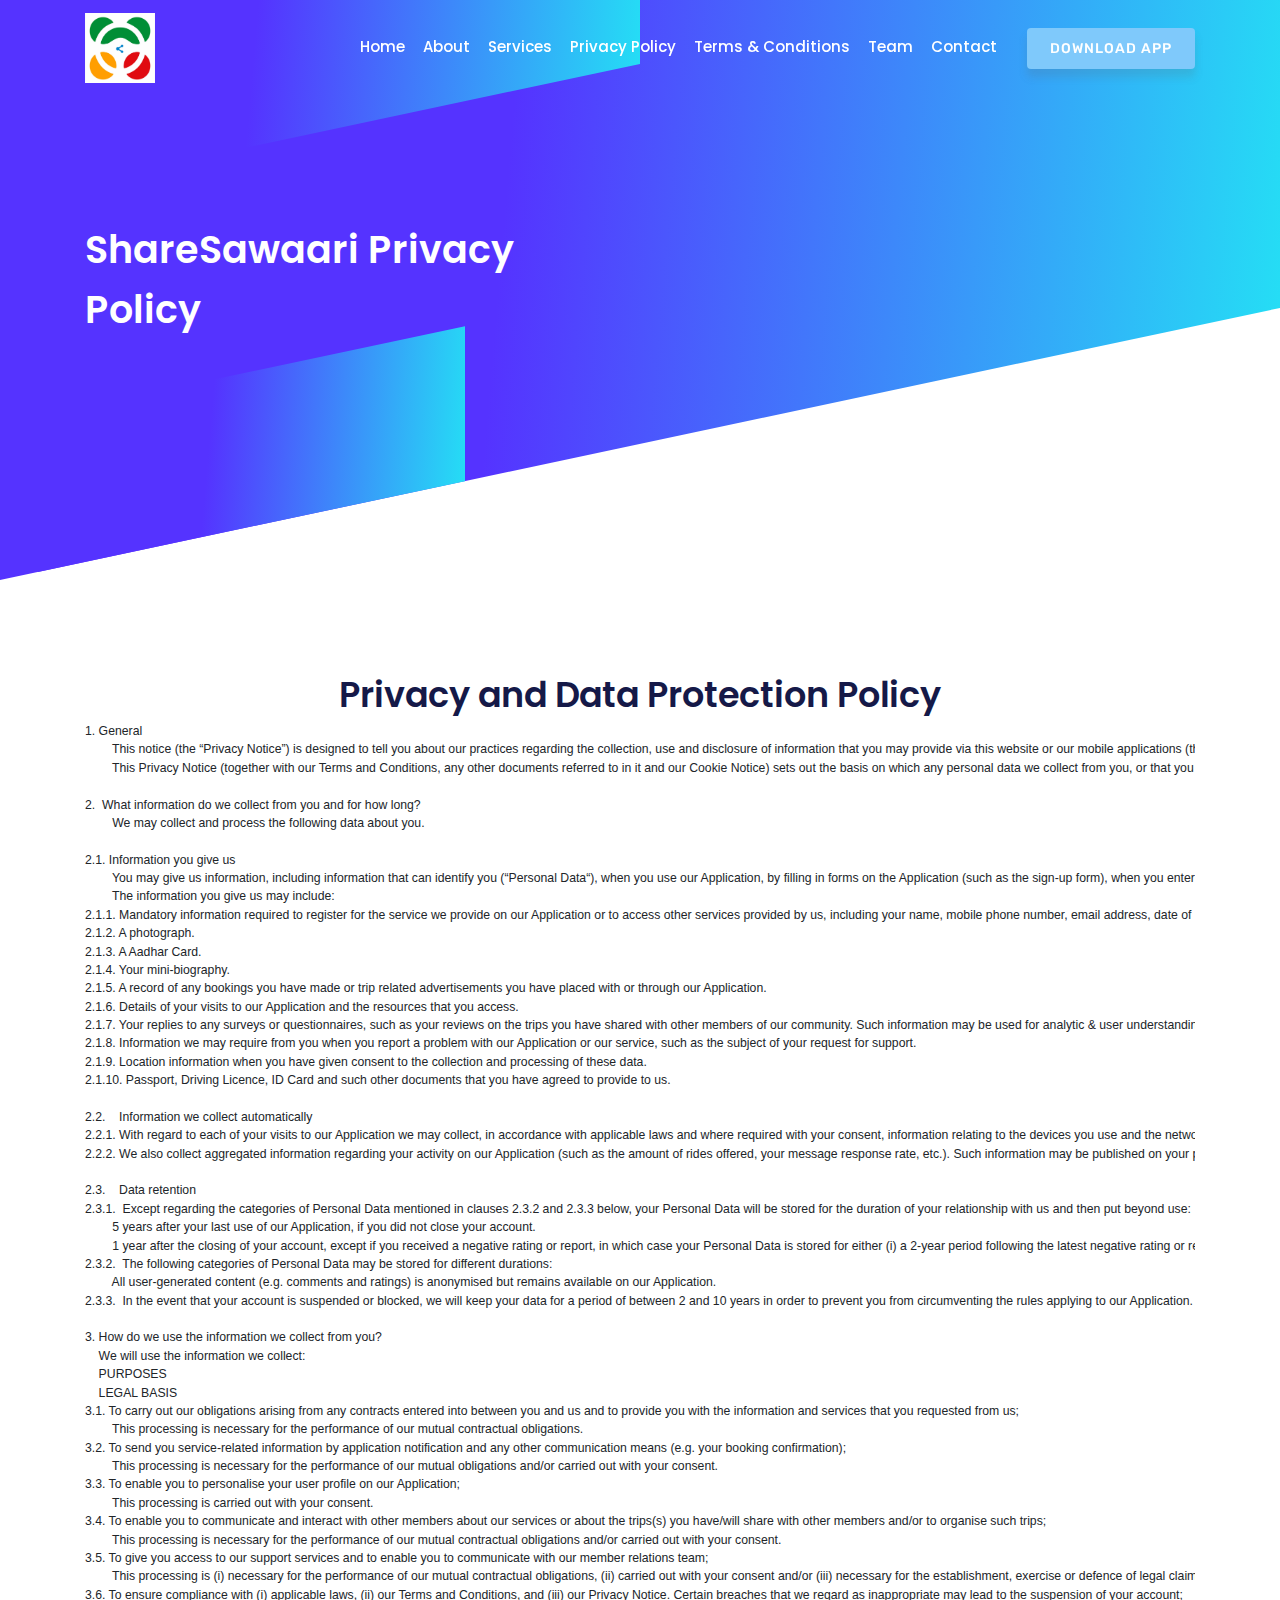
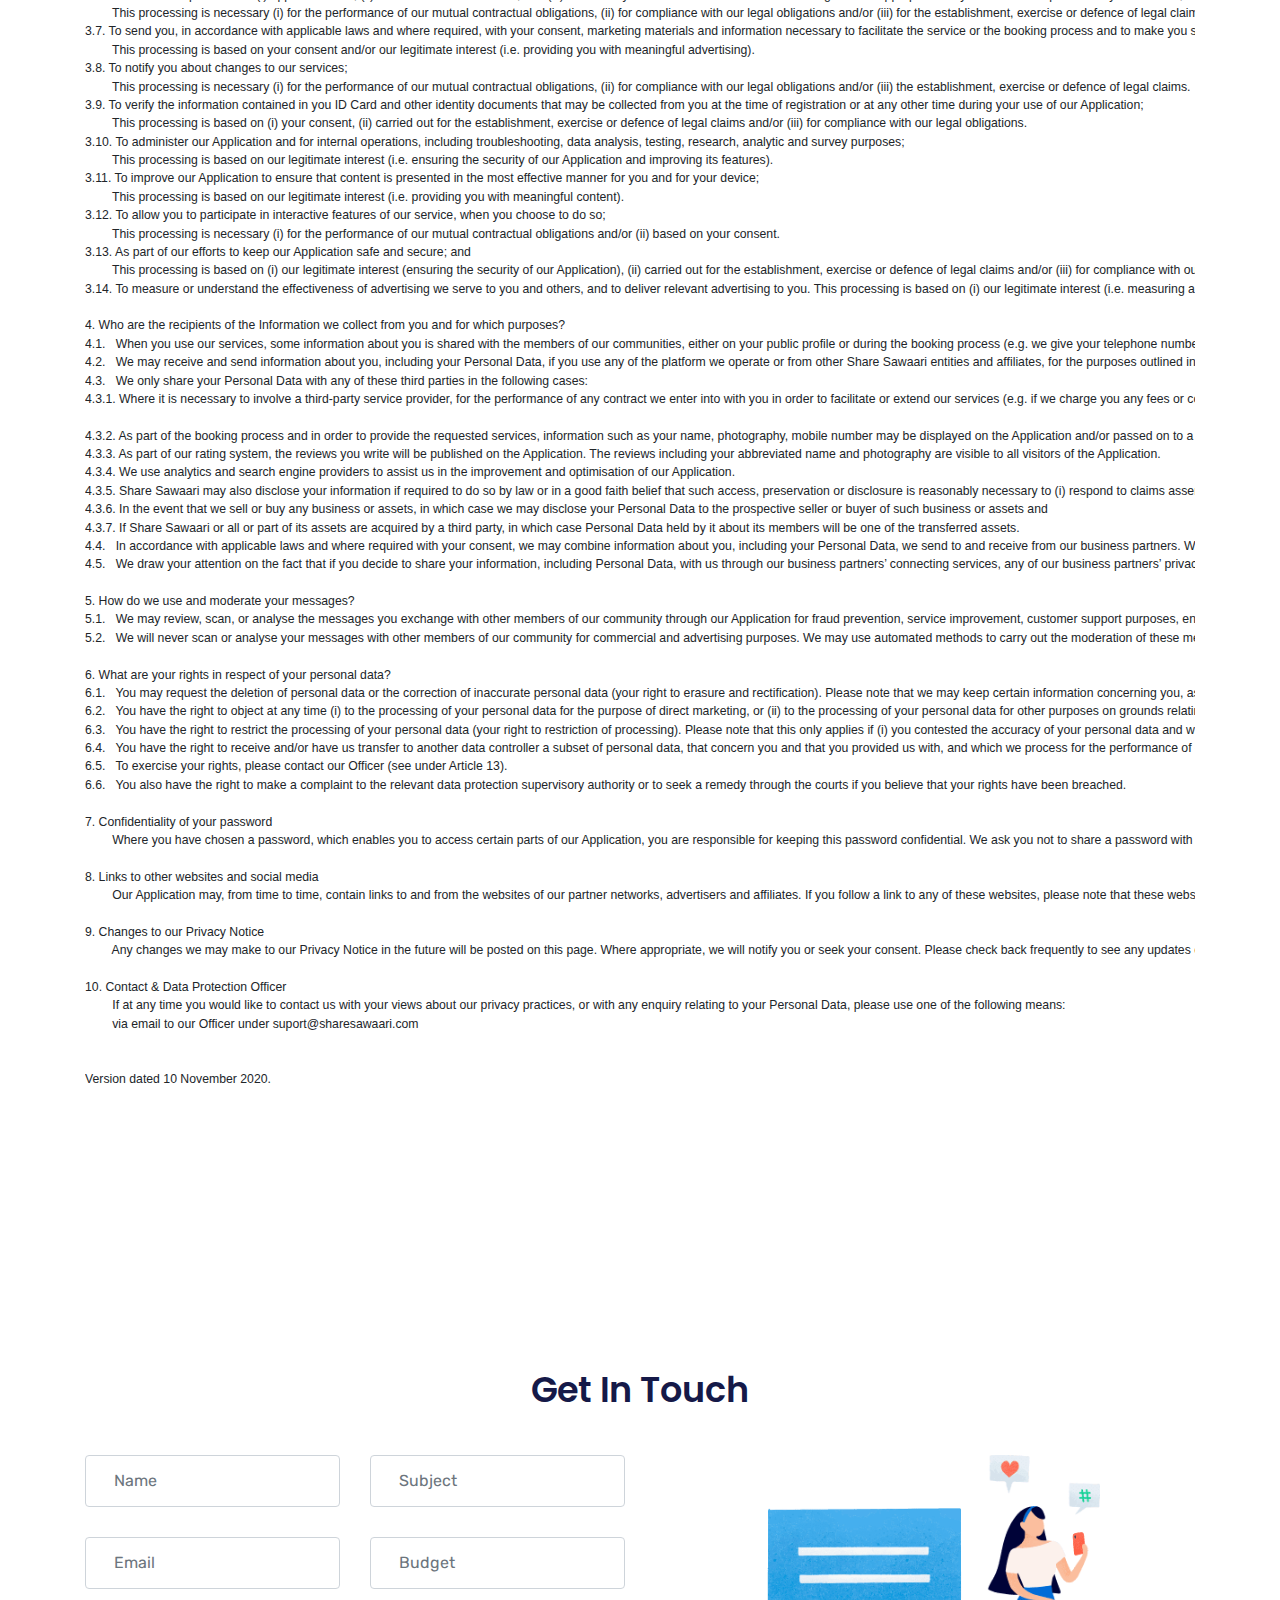
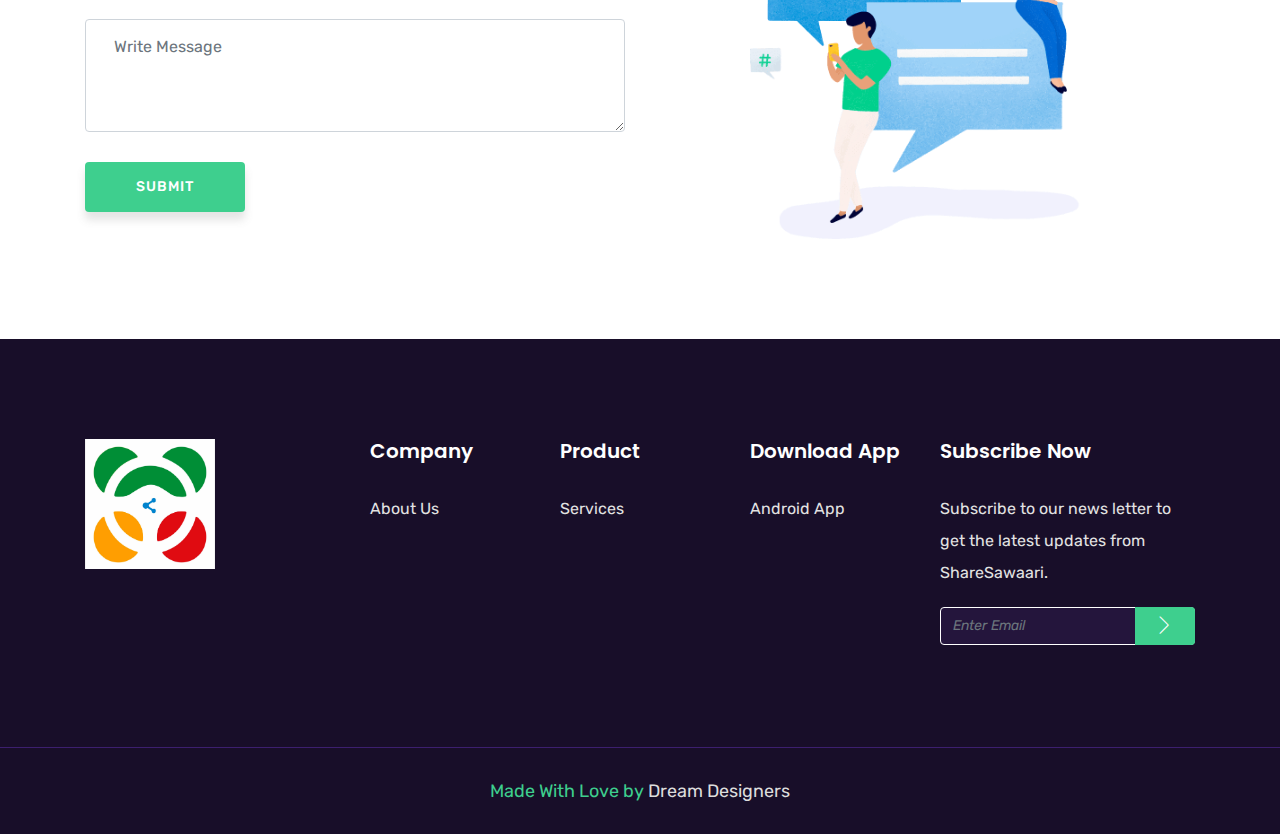
==== pp.html @ f040a37f "Privacy Policy" ====
<!DOCTYPE html>
<html lang="en">
  <head>
    <!-- Required meta tags -->
    <meta charset="utf-8">
    <meta name="viewport" content="width=device-width, initial-scale=1, shrink-to-fit=no">
    <meta name="keywords" content="Bootstrap, Landing page, Template, Business, Service">
    <meta name="viewport" content="width=device-width, initial-scale=1, maximum-scale=1">
    <meta name="author" content="Grayrids">
    <title>ShareSawaari</title>
    <!--====== Favicon Icon ======-->
    <link rel="shortcut icon" href="img/Logo.jpg" type="image/png">
    <!-- Bootstrap CSS -->
    <link rel="stylesheet" href="css/bootstrap.min.css">
    <link rel="stylesheet" href="css/animate.css">
    <link rel="stylesheet" href="css/LineIcons.css">
    <link rel="stylesheet" href="css/owl.carousel.css">
    <link rel="stylesheet" href="css/owl.theme.css">
    <link rel="stylesheet" href="css/magnific-popup.css">
    <link rel="stylesheet" href="css/nivo-lightbox.css">
    <link rel="stylesheet" href="css/main.css">    
    <link rel="stylesheet" href="css/responsive.css">

  </head>
  
  <body>

    <!-- Header Section Start -->
    <header id="home" class="hero-area">    
      <div class="overlay">
        <span></span>
        <span></span>
      </div>
      <nav class="navbar navbar-expand-md bg-inverse fixed-top scrolling-navbar">
        <div class="container">
          <a href="index.html" class="navbar-brand"><img src="img/Logo.jpg" alt="ShareSawaari_Logo" height="70px" width="70px"></a>       
          <button class="navbar-toggler" type="button" data-toggle="collapse" data-target="#navbarCollapse" aria-controls="navbarCollapse" aria-expanded="false" aria-label="Toggle navigation">
            <i class="lni-menu"></i>
          </button>
          <div class="collapse navbar-collapse" id="navbarCollapse">
            <ul class="navbar-nav mr-auto w-100 justify-content-end">
              <li class="nav-item">
                <a class="nav-link page-scroll" href="index.html">Home</a>
              </li>
              <li class="nav-item">
                <a class="nav-link page-scroll" href="index.html#services">About</a>
              </li>  
              <li class="nav-item">
                <a class="nav-link page-scroll" href="index.html#features">Services</a>
              </li>                            
              <li class="nav-item">
                <a class="nav-link page-scroll" href="#">Privacy Policy</a>
              </li>       
              <li class="nav-item">
                <a class="nav-link page-scroll" href="#">Terms & Conditions</a>
              </li>     
              <li class="nav-item">
                <a class="nav-link page-scroll" href="index.html#team">Team</a>
              </li> 
              <!-- <li class="nav-item">
                <a class="nav-link page-scroll" href="#blog">Blog</a>
              </li>   -->
              <li class="nav-item">
                <a class="nav-link page-scroll" href="index.html#contact">Contact</a>
              </li> 
              <li class="nav-item">
                <a class="btn btn-singin" href="#">Download App</a>
              </li>
            </ul>
          </div>
        </div>
      </nav>  
      <div class="container">      
        <div class="row space-100">
          <div class="col-lg-6 col-md-12 col-xs-12">
            <div class="contents">
              <h2 class="head-title">ShareSawaari Privacy Policy</h2>
              <p></p>
              <div class="header-button">
                <!-- <a href="#" rel="nofollow" target="_blank" class="btn btn-border-filled">Download App</a>
                <a href="#footer-Content" rel="nofollow" target="" class="btn btn-border page-scroll">Subscribe</a> -->
              </div>
            </div>
          </div>
          
        </div> 
      </div>             
    </header>
    <!-- Header Section End --> 


    <!-- Our Pricing Plan Section Start -->
     <section id="pricing" class="section">
      <div class="container">
     
        <div class="row">
          <div class="col-lg-12">
            <div class="pricing-text section-header text-center">  
              <div>   
                <h2 class="section-title">Privacy and Data Protection Policy</h2>
                
<pre style="text-align: justify; word-wrap: break-word; font-family: 'Segoe UI', Tahoma, Geneva, Verdana, sans-serif;">
1. General
        This notice (the “Privacy Notice”) is designed to tell you about our practices regarding the collection, use and disclosure of information that you may provide via this website or our mobile applications (the “Application“).
        This Privacy Notice (together with our Terms and Conditions, any other documents referred to in it and our Cookie Notice) sets out the basis on which any personal data we collect from you, or that you provide to us, will be processed by us. Please read the following carefully to understand our views and practices regarding your personal data and how we will treat it.

2.  What information do we collect from you and for how long?
        We may collect and process the following data about you.

2.1. Information you give us
        You may give us information, including information that can identify you (“Personal Data“), when you use our Application, by filling in forms on the Application (such as the sign-up form), when you enter into any of our competitions, promotions or surveys, when you correspond with us by phone, e-mail or otherwise, and when you report a problem with our Application.
        The information you give us may include:
2.1.1. Mandatory information required to register for the service we provide on our Application or to access other services provided by us, including your name, mobile phone number, email address, date of birth, gender, id card, and a password. All these fields are mandatory.  Share Sawaari will not be able to provide you with the services offered on our Application if the required information is not provided, consequently you will not be able to register for a user account on our Application.
2.1.2. A photograph.
2.1.3. A Aadhar Card.
2.1.4. Your mini-biography.
2.1.5. A record of any bookings you have made or trip related advertisements you have placed with or through our Application.
2.1.6. Details of your visits to our Application and the resources that you access.
2.1.7. Your replies to any surveys or questionnaires, such as your reviews on the trips you have shared with other members of our community. Such information may be used for analytic & user understanding purposes.
2.1.8. Information we may require from you when you report a problem with our Application or our service, such as the subject of your request for support.
2.1.9. Location information when you have given consent to the collection and processing of these data.
2.1.10. Passport, Driving Licence, ID Card and such other documents that you have agreed to provide to us.

2.2.    Information we collect automatically
2.2.1. With regard to each of your visits to our Application we may collect, in accordance with applicable laws and where required with your consent, information relating to the devices you use and the networks you are connected to when using our services. This may include the following information: your IP address, log-in information, browser type and version, browser plug-in types and versions, operating system and platform, advertising identifier, information about your visit including the URL clickstream to, through and from our Application, products you viewed or searched for, download errors, length of visits to certain pages, page interaction and any phone number used to e-mail our customer service . 
2.2.2. We also collect aggregated information regarding your activity on our Application (such as the amount of rides offered, your message response rate, etc.). Such information may be published on your public profile on our Application.

2.3.    Data retention
2.3.1.  Except regarding the categories of Personal Data mentioned in clauses 2.3.2 and 2.3.3 below, your Personal Data will be stored for the duration of your relationship with us and then put beyond use:
        5 years after your last use of our Application, if you did not close your account.
        1 year after the closing of your account, except if you received a negative rating or report, in which case your Personal Data is stored for either (i) a 2-year period following the latest negative rating or report, or (ii) 1 year after the closing of your account, whichever is longer
2.3.2.  The following categories of Personal Data may be stored for different durations:
        All user-generated content (e.g. comments and ratings) is anonymised but remains available on our Application.
2.3.3.  In the event that your account is suspended or blocked, we will keep your data for a period of between 2 and 10 years in order to prevent you from circumventing the rules applying to our Application.

3. How do we use the information we collect from you?
    We will use the information we collect:
    PURPOSES
    LEGAL BASIS
3.1. To carry out our obligations arising from any contracts entered into between you and us and to provide you with the information and services that you requested from us;
        This processing is necessary for the performance of our mutual contractual obligations.
3.2. To send you service-related information by application notification and any other communication means (e.g. your booking confirmation);
        This processing is necessary for the performance of our mutual obligations and/or carried out with your consent.
3.3. To enable you to personalise your user profile on our Application;
        This processing is carried out with your consent.
3.4. To enable you to communicate and interact with other members about our services or about the trips(s) you have/will share with other members and/or to organise such trips;
        This processing is necessary for the performance of our mutual contractual obligations and/or carried out with your consent.
3.5. To give you access to our support services and to enable you to communicate with our member relations team;
        This processing is (i) necessary for the performance of our mutual contractual obligations, (ii) carried out with your consent and/or (iii) necessary for the establishment, exercise or defence of legal claims.
3.6. To ensure compliance with (i) applicable laws, (ii) our Terms and Conditions, and (iii) our Privacy Notice. Certain breaches that we regard as inappropriate may lead to the suspension of your account;
        This processing is necessary (i) for the performance of our mutual contractual obligations, (ii) for compliance with our legal obligations and/or (iii) for the establishment, exercise or defence of legal claims.
3.7. To send you, in accordance with applicable laws and where required, with your consent, marketing materials and information necessary to facilitate the service or the booking process and to make you suggestions and recommendations about goods or services related to our services that may interest you. We also use your data to target you in order to serve our ads on social media platform. You can learn more about how these features work, and the data that we obtain about you, by visiting the relevant sections of the third party social media platform ; and
        This processing is based on your consent and/or our legitimate interest (i.e. providing you with meaningful advertising).
3.8. To notify you about changes to our services;
        This processing is necessary (i) for the performance of our mutual contractual obligations, (ii) for compliance with our legal obligations and/or (iii) the establishment, exercise or defence of legal claims.
3.9. To verify the information contained in you ID Card and other identity documents that may be collected from you at the time of registration or at any other time during your use of our Application;
        This processing is based on (i) your consent, (ii) carried out for the establishment, exercise or defence of legal claims and/or (iii) for compliance with our legal obligations.
3.10. To administer our Application and for internal operations, including troubleshooting, data analysis, testing, research, analytic and survey purposes;
        This processing is based on our legitimate interest (i.e. ensuring the security of our Application and improving its features).
3.11. To improve our Application to ensure that content is presented in the most effective manner for you and for your device;
        This processing is based on our legitimate interest (i.e. providing you with meaningful content).
3.12. To allow you to participate in interactive features of our service, when you choose to do so;
        This processing is necessary (i) for the performance of our mutual contractual obligations and/or (ii) based on your consent.
3.13. As part of our efforts to keep our Application safe and secure; and
        This processing is based on (i) our legitimate interest (ensuring the security of our Application), (ii) carried out for the establishment, exercise or defence of legal claims and/or (iii) for compliance with our legal obligations.
3.14. To measure or understand the effectiveness of advertising we serve to you and others, and to deliver relevant advertising to you. This processing is based on (i) our legitimate interest (i.e. measuring and optimising the efficiency of our advertising campaigns) and/or (ii) your consent.

4. Who are the recipients of the Information we collect from you and for which purposes?
4.1.   When you use our services, some information about you is shared with the members of our communities, either on your public profile or during the booking process (e.g. we give your telephone number to the members with whom you will share a ride).
4.2.   We may receive and send information about you, including your Personal Data, if you use any of the platform we operate or from other Share Sawaari entities and affiliates, for the purposes outlined in this Privacy Notice.
4.3.   We only share your Personal Data with any of these third parties in the following cases:
4.3.1. Where it is necessary to involve a third-party service provider, for the performance of any contract we enter into with you in order to facilitate or extend our services (e.g. if we charge you any fees or collect any money from you in relation to any services on the Application).

4.3.2. As part of the booking process and in order to provide the requested services, information such as your name, photography, mobile number may be displayed on the Application and/or passed on to a passenger (if you are a driver) or a driver (if you are a passenger)
4.3.3. As part of our rating system, the reviews you write will be published on the Application. The reviews including your abbreviated name and photography are visible to all visitors of the Application.
4.3.4. We use analytics and search engine providers to assist us in the improvement and optimisation of our Application.
4.3.5. Share Sawaari may also disclose your information if required to do so by law or in a good faith belief that such access, preservation or disclosure is reasonably necessary to (i) respond to claims asserted against Share Sawaari, (ii) to comply with legal proceedings, (iii) to enforce any agreement with our users such as our Terms and Conditions and our Privacy Notice, (iv) in the event of an emergency involving the danger of public health, death or physical injury to a person (v) in the framework of investigation or (vi) to protect the rights, property or personal safety of Share Sawaari, its members or others.
4.3.6. In the event that we sell or buy any business or assets, in which case we may disclose your Personal Data to the prospective seller or buyer of such business or assets and
4.3.7. If Share Sawaari or all or part of its assets are acquired by a third party, in which case Personal Data held by it about its members will be one of the transferred assets.
4.4.   In accordance with applicable laws and where required with your consent, we may combine information about you, including your Personal Data, we send to and receive from our business partners. We may use this information and the combined information for the purposes set out above.
4.5.   We draw your attention on the fact that if you decide to share your information, including Personal Data, with us through our business partners’ connecting services, any of our business partners’ privacy policies and/or notices may also be applicable to you, in addition to this Privacy Notice. We do not control the collection and/or the processing of your information eventually made by our business partners on their own platforms.

5. How do we use and moderate your messages?
5.1.   We may review, scan, or analyse the messages you exchange with other members of our community through our Application for fraud prevention, service improvement, customer support purposes, enforcement of the contracts entered into with our members (such as our Terms and Conditions). For example, in order to prevent the circumventing of our online booking system, we may scan and analyse messages sent through our Application to check that they do not include any contact details or references to other websites.
5.2.   We will never scan or analyse your messages with other members of our community for commercial and advertising purposes. We may use automated methods to carry out the moderation of these messages, but no automated individual decision-making is performed in this regard.

6. What are your rights in respect of your personal data?
6.1.   You may request the deletion of personal data or the correction of inaccurate personal data (your right to erasure and rectification). Please note that we may keep certain information concerning you, as required by law, or when we have a legal basis to do so (e.g., our legitimate interest to keep the Application safe and secure for other users).
6.2.   You have the right to object at any time (i) to the processing of your personal data for the purpose of direct marketing, or (ii) to the processing of your personal data for other purposes on grounds relating to your particular situation (your right to object to processing). Please note that in the latter case, this right only applies if the processing of your personal data is based on our legitimate interest.
6.3.   You have the right to restrict the processing of your personal data (your right to restriction of processing). Please note that this only applies if (i) you contested the accuracy of your personal data and we are verifying the accuracy of the personal data, (ii) you exercised your right to object and we are still considering, as foreseen by the applicable law, whether our legitimate grounds to process your personal data in that case override your interests, rights and freedoms; or (iii) your personal data has been processed by us in an unlawful way but you either oppose the erasure of the personal data or want us to keep your personal data in order to establish, exercise or defend a legal claim.
6.4.   You have the right to receive and/or have us transfer to another data controller a subset of personal data, that concern you and that you provided us with, and which we process for the performance of our contract or because you previously consented to it, in a structured, commonly used and machine-readable format (your right to data portability).
6.5.   To exercise your rights, please contact our Officer (see under Article 13).
6.6.   You also have the right to make a complaint to the relevant data protection supervisory authority or to seek a remedy through the courts if you believe that your rights have been breached.

7. Confidentiality of your password
        Where you have chosen a password, which enables you to access certain parts of our Application, you are responsible for keeping this password confidential. We ask you not to share a password with anyone.

8. Links to other websites and social media
        Our Application may, from time to time, contain links to and from the websites of our partner networks, advertisers and affiliates. If you follow a link to any of these websites, please note that these websites have their own privacy practices and that we do not accept any responsibility or liability for these policies. Please check these policies before you submit any Personal Data to these websites.

9. Changes to our Privacy Notice
        Any changes we may make to our Privacy Notice in the future will be posted on this page. Where appropriate, we will notify you or seek your consent. Please check back frequently to see any updates or changes to our Privacy Notice.

10. Contact & Data Protection Officer
        If at any time you would like to contact us with your views about our privacy practices, or with any enquiry relating to your Personal Data, please use one of the following means:
        via email to our Officer under suport@sharesawaari.com


Version dated 10 November 2020.


</pre>
                  
              </div> 
            </div>
          </div>

        </div>
        
        <!-- <div class="row pricing-tables">
         
          <div class="col-lg-12 col-md-12 col-xs-12">
            <div class="pricing-table text-center">
              <div class="pricing-details">
                <h3 >1. General</h3>
                 <h1><span>$</span>00</h1> 
                <ul style="text-align: justify;">
                  <li>This notice (the “Privacy Notice”) is designed to tell you about our practices regarding the collection, use and disclosure of information that you may provide via this website or our mobile applications (the “Application“).</li>
                  <li>This Privacy Notice (together with our Terms and Conditions, any other documents referred to in it and our Cookie Notice) sets out the basis on which any personal data we collect from you, or that you provide to us, will be processed by us. Please read the following carefully to understand our views and practices regarding your personal data and how we will treat it.</li>
                </ul>
              </div>
            </div>
          </div>
           
          <div class="col-lg-4 col-md-4 col-xs-12">
            <div class="pricing-table text-center">
              <div class="pricing-details">
                <h3>standard</h3>
                <h1><span>$</span>19.99</h1>
                <ul>
                  <li>Free Instalation</li>
                  <li>2 GB Storage</li>
                  <li>Upto 2 users</li>
                  <li>50 GB Bandwith</li>
                  <li>All Features</li>
                  <li>Sales Dashboard</li>                  
                </ul>
              </div>
              <div class="plan-button">
                <a href="#" class="btn btn-common">Purchase</a>
              </div>
            </div>
          </div>
          
         
          <div class="col-lg-4 col-md-4 col-xs-12">
            <div class="pricing-table text-center">
              <div class="pricing-details">
                <h3>Business</h3>
                <h1><span>$</span>29.99</h1>
                <ul>
                  <li>Free Instalation</li>
                  <li>5 GB Storage</li>
                  <li>Upto 4 users</li>
                  <li>100 GB Bandwith</li>
                  <li>All Features</li>
                  <li>Sales Dashboard</li>
                </ul>
              </div>
              <div class="plan-button">
                <a href="#" class="btn btn-border">Purchase</a>
              </div>
            </div>
          </div>
             

        </div> -->
        
      </div>
    </section> 
    <!-- Our Pricing Plan Section End --> 

   
    <!-- Blog Section -->
    <!-- <section id="blog" class="section">
      <-- Container Starts ->
      <div class="container">
        <-- Start Row ->
        <div class="row">
          <div class="col-lg-12">
            <div class="blog-text section-header text-center">  
              <div>   
                <h2 class="section-title">Latest Blog Posts</h2>
                <div class="desc-text">
                  <p>Lorem ipsum dolor sit amet, consectetur adipisicing elit, sed do</p>  
                  <p>eiusmod tempor incididunt ut labore et dolore.</p>
                </div>
              </div> 
            </div>
          </div>

        </div>
        <-- End Row ->
        <-- Start Row ->
        <div class="row">
          <-- Start Col ->
          <div class="col-lg-4 col-md-6 col-xs-12 blog-item">
            <!- Blog Item Starts --
            <div class="blog-item-wrapper">
              <div class="blog-item-img">
                <a href="single-post.html">
                  <img src="img/blog/01.jpg" class="img-fluid" alt="">
                </a>             
              </div>
              <div class="blog-item-text"> 
                <h3><a href="single-post.html">How Slick Will Transform  <br>Your Business</a></h3>
                <p>Lorem Ipsum is simply dummy text of the printing and typesetting industry. Lorem Ipsum has been the industry.</p>
                <a href="" class="read-more">5 Min read</a>
              </div>
              <div class="author">
                <span class="name"><i class="lni-user"></i><a href="#">Posted by Admin</a></span>
                <span class="date float-right"><i class="lni-calendar"></i><a href="#">10 April, 2020</a></span>
              </div>
            </div>
            <-- Blog Item Wrapper Ends--
          </div>
          <!- End Col --
          <-- Start Col --
          <div class="col-lg-4 col-md-6 col-xs-12 blog-item">
            <-- Blog Item Starts ->
            <div class="blog-item-wrapper">
              <div class="blog-item-img">
                <a href="single-post.html">
                  <img src="img/blog/02.jpg" class="img-fluid" alt="">
                </a>             
              </div>
              <div class="blog-item-text"> 
                <h3><a href="single-post.html">Growth Techniques for  <br>New Startups</a></h3>
                <p>Lorem Ipsum is simply dummy text of the printing and typesetting industry. Lorem Ipsum has been the industry.</p>
                <a href="" class="read-more">5 Min read</a>
              </div>
              <div class="author">
                <span class="name"><i class="lni-user"></i><a href="#">Posted by Admin</a></span>
                <span class="date float-right"><i class="lni-calendar"></i><a href="#">10 April, 2020</a></span>
              </div>
            </div>
            <!- Blog Item Wrapper Ends--
          </div>
          <-- End Col --
          <-- Start Col --
          <div class="col-lg-4 col-md-6 col-xs-12 blog-item">
            <-- Blog Item Starts --
            <div class="blog-item-wrapper">
              <div class="blog-item-img">
                <a href="single-post.html">
                  <img src="img/blog/03.jpg" class="img-fluid" alt="">
                </a>             
              </div>
              <div class="blog-item-text"> 
                <h3><a href="single-post.html">Writing Professional <br>Emails to Customers</a></h3>
                <p>Lorem Ipsum is simply dummy text of the printing and typesetting industry. Lorem Ipsum has been the industry.</p>
                <a href="" class="read-more">5 Min read</a>
              </div>
              <div class="author">
                <span class="name"><i class="lni-user"></i><a href="#">Posted by Admin</a></span>
                <span class="date float-right"><i class="lni-calendar"></i><a href="#">10 April, 2020</a></span>
              </div>
            </div>
            <!- Blog Item Wrapper Ends--
          </div>
          <!- End Col --

        </div>
        <!- End Row --
      </div>
    </section> -->
    <!-- blog Section End -->

    <!-- Contact Us Section -->
    <section id="contact" class="section">
      <!-- Container Starts -->
      <div class="container">
        <!-- Start Row -->
        <div class="row">
          <div class="col-lg-12">
            <div class="contact-text section-header text-center">  
              <div>   
                <h2 class="section-title">Get In Touch</h2>
                <div class="desc-text">
                  <p></p>  
                  <p></p>
                </div>
              </div> 
            </div>
          </div>

        </div>
        <!-- End Row -->
        <!-- Start Row -->
        <div class="row">
          <!-- Start Col -->
          <div class="col-lg-6 col-md-12">
          <form id="contactForm">
            <div class="row">
              <div class="col-md-6">
                <div class="form-group">
                  <input type="text" class="form-control" id="name" name="name" placeholder="Name" required data-error="Please enter your name">
                  <div class="help-block with-errors"></div>
                </div>                                 
              </div>
              <div class="col-md-6">
                <div class="form-group">
                  <input type="text" placeholder="Subject" id="msg_subject" class="form-control" name="msg_subject" required data-error="Please enter your subject">
                  <div class="help-block with-errors"></div>
                </div> 
              </div>
              <div class="col-md-6">
                <div class="form-group">
                  <input type="text" class="form-control" id="email" name="email" placeholder="Email" required data-error="Please enter your Email">
                  <div class="help-block with-errors"></div>
                </div>                                 
              </div>
              <div class="col-md-6">
                <div class="form-group">
                  <input type="text" placeholder="Budget" id="budget" class="form-control" name="budget" required data-error="Please enter your Budget">
                  <div class="help-block with-errors"></div>
                </div> 
              </div>
              <div class="col-md-12">
                <div class="form-group"> 
                  <textarea class="form-control" id="message"  name="message" placeholder="Write Message" rows="4" data-error="Write your message" required></textarea>
                  <div class="help-block with-errors"></div>
                </div>
                <div class="submit-button">
                  <button class="btn btn-common" id="submit" type="submit">Submit</button>
                  <div id="msgSubmit" class="h3 hidden"></div> 
                  <div class="clearfix"></div> 
                </div>
              </div>
            </div>            
          </form>
          </div>
          <!-- End Col -->
          <!-- Start Col -->
          <div class="col-lg-1">
            
          </div>
          <!-- End Col -->
          <!-- Start Col -->
          <div class="col-lg-4 col-md-12">
            <div class="contact-img">
              <img src="img/contact/01.png" class="img-fluid" alt="">
            </div>
          </div>
          <!-- End Col -->
          <!-- Start Col -->
          <div class="col-lg-1">
          </div>
          <!-- End Col -->

        </div>
        <!-- End Row -->
      </div>
    </section>
    <!-- Contact Us Section End -->

    <!------------------------ Policies_Code ------------------------>
    
 
    <!--------------------  Policies_end ------------------------>
    <!-- Footer Section Start -->
    <footer>
      <!-- Footer Area Start -->
      <section id="footer-Content">
        <div class="container">
          <!-- Start Row -->
          <div class="row">

          <!-- Start Col -->
            <div class="col-lg-3 col-md-6 col-sm-6 col-xs-6 col-mb-12">
              
              <div class="">
               <img src="img/Logo.jpg" alt="ShareSawaari_Logo" height="130px" width="130px">
              </div>
            </div>
             <!-- End Col -->
              <!-- Start Col -->
            <div class="col-lg-2 col-md-6 col-sm-6 col-xs-6 col-mb-12">
              <div class="widget">
                <h3 class="block-title">Company</h3>
                <ul class="menu">
                  <li><a href="#services">  About Us</a></li>
                  <!-- <li><a href="#">- Career</a></li>
                  <li><a href="#">- Blog</a></li>
                  <li><a href="#">- Press</a></li> -->
                </ul>
              </div>
            </div>
             <!-- End Col -->
              <!-- Start Col -->
            <div class="col-lg-2 col-md-6 col-sm-6 col-xs-6 col-mb-12">
              <div class="widget">
                <h3 class="block-title">Product</h3>
                <ul class="menu">
                  <li><a href="#features">  Services</a></li>
                  <!-- <li><a href="#">- Enterprise</a></li>
                  <li><a href="#">- Price</a></li>
                  <li><a href="#">- Scurity</a></li>
                  <li><a href="#">- Why SLICK?</a></li> -->
                </ul>
              </div>
            </div>
             <!-- End Col -->
              <!-- Start Col -->
            <div class="col-lg-2 col-md-6 col-sm-6 col-xs-6 col-mb-12">
              <div class="widget">
                <h3 class="block-title">Download App</h3>
                <ul class="menu">
                  <li><a href="#">  Android App</a></li>
                  <!-- <li><a href="#">- IOS App</a></li>
                  <li><a href="#">- Windows App</a></li>
                  <li><a href="#">- Play Store</a></li>
                  <li><a href="#">- IOS Store</a></li> -->
                </ul>
              </div>
            </div>
             <!-- End Col -->
              <!-- Start Col -->
            <div class="col-lg-3 col-md-6 col-sm-6 col-xs-6 col-mb-12">
              <div class="widget">
                <h3 class="block-title">Subscribe Now</h3>
                <p>Subscribe to our news letter to get the latest updates from ShareSawaari. </p>
                <div class="subscribe-area">
                  <input type="email" class="form-control" placeholder="Enter Email">
                  <span><i class="lni-chevron-right"></i></span>
                </div>
              </div>
            </div>
            <!-- End Col -->
          </div>
          <!-- End Row -->
        </div>
        <!-- Copyright Start  -->

        <div class="copyright">
          <div class="container">
            <!-- Star Row -->
            <div class="row">
              <div class="col-md-12">
                <div class="site-info text-center">
                  <p>Made With Love by <a href="http://ddsio.com" rel="nofollow">Dream Designers</a></p>
                </div>              
                
              </div>
              <!-- End Col -->
            </div>
            <!-- End Row -->
          </div>
        </div>
      <!-- Copyright End -->
      </section>
      <!-- Footer area End -->
      
    </footer>
    <!-- Footer Section End --> 


    <!-- Go To Top Link -->
    <a href="#" class="back-to-top">
      <i class="lni-chevron-up"></i>
    </a> 

    <!-- Preloader -->
    <div id="preloader">
      <div class="loader" id="loader-1"></div>
    </div>
    <!-- End Preloader -->

    <!-- jQuery first, then Tether, then Bootstrap JS. -->
    <script src="js/jquery-min.js"></script>
    <script src="js/popper.min.js"></script>
    <script src="js/bootstrap.min.js"></script>
    <script src="js/owl.carousel.js"></script>      
    <script src="js/jquery.nav.js"></script>    
    <script src="js/scrolling-nav.js"></script>    
    <script src="js/jquery.easing.min.js"></script>     
    <script src="js/nivo-lightbox.js"></script>     
    <script src="js/jquery.magnific-popup.min.js"></script>     
    <script src="js/form-validator.min.js"></script>
    <script src="js/contact-form-script.js"></script>   
    <script src="js/main.js"></script>
    
  </body>
</html>
---- css/main.css ----
/* ==========================================================================
   IMPORT GOOGLE FONTS
   ========================================================================== */
@import url("https://fonts.googleapis.com/css?family=Rubik:400,400i,500");
@import url("https://fonts.googleapis.com/css?family=Poppins:400,500,600");
/* ==========================================================================
   GENERAL
   ========================================================================== */
body {
  font-family: 'Rubik', sans-serif;
  color: #a0a6ad;
  font-size: 14px;
  font-weight: 400;
  background: #fff;
  overflow-x: hidden; }

html {
  overflow-x: hidden; }

p {
  font-size: 14px;
  color: #5e629c;
  line-height: 26px;
  margin-bottom: 0; }

a:hover, a:focus {
  color: #000; }

a {
  color: #000;
  -webkit-transition: all 0.3s ease-in-out;
  -moz-transition: all 0.3s ease-in-out;
  -o-transition: all 0.3s ease-in-out;
  transition: all 0.3s ease-in-out; }

h1, h2, h3, h4, h5 {
  font-family: 'Poppins', sans-serif;
  font-size: 40px;
  font-weight: 400;
  color: #151948; }

ul {
  margin: 0;
  padding: 0; }

ul li {
  list-style: none; }

a:hover,
a:focus {
  text-decoration: none;
  outline: none; }

a:not([href]):not([tabindex]) {
  color: #fff; }

a:not([href]):not([tabindex]):focus, a:not([href]):not([tabindex]):hover {
  color: #fff; }

.bg-transparent {
  background: transparent !important; }

.bg-defult {
  background: #3c9cfd !important; }

/* ==========================================================================
   Section Title
   ========================================================================== */
.section {
  padding: 130px 0px; }

.form-control:focus {
  outline: none;
  box-shadow: none; }

.section-header {
  color: #fff;
  margin-bottom: 50px;
  text-align: center;
  position: relative; }

.section-header .section-title {
  font-size: 35px;
  margin-bottom: 12px;
  font-weight: 600;
  position: relative;
  line-height: 30px; }

.section-header .desc-text p {
  font-size: 18px;
  color: #5e629c;
  line-height: 26px;
  margin-bottom: 0; }

/* ==========================================================================
   Buttons
   ========================================================================== */
.btn {
  font-size: 14px;
  padding: 10px 30px;
  border-radius: 4px;
  font-family: 'Rubik', sans-serif;
  letter-spacing: 1px;
  font-weight: 500;
  color: #fff;
  border: none;
  text-transform: uppercase;
  -webkit-transition: all 0.3s ease-in-out;
  -moz-transition: all 0.3s ease-in-out;
  -o-transition: all 0.3s ease-in-out;
  transition: all 0.3s ease-in-out;
  display: inline-block; }

.btn:focus,
.btn:active {
  box-shadow: none;
  outline: none; }

.btn-common {
  background-color: #3ecf8e;
  position: relative;
  z-index: 1;
  box-shadow: 0px 8px 9px 0px rgba(96, 94, 94, 0.17);
  width: 160px;
  height: 50px;
  padding: 14px 15px; }

.btn-common:hover {
  color: #fff;
  transform: translateY(-2px); }

.btn-light-bg {
  background-color: #ff704f; }

.btn-border {
  border-style: solid;
  border-width: 1px;
  cursor: pointer;
  background-color: transparent;
  border-color: #3ecf8e;
  color: #3ecf8e;
  width: 160px;
  height: 50px;
  padding: 14px 15px; }

.btn-border:hover {
  box-shadow: 0px 8px 9px 0px rgba(96, 94, 94, 0.17);
  transform: translateY(-2px); }

.btn-border-filled {
  cursor: pointer;
  background-color: #3ecf8e;
  border: 1px solid #3ecf8e;
  color: #fff;
  box-shadow: 0px 8px 9px 0px rgba(96, 94, 94, 0.17);
  width: 180px;
  height: 50px;
  padding: 15px 15px; }

.btn-border-filled:hover {
  color: #fff;
  background-color: transparent;
  border-color: #fff;
  transform: translateY(-2px); }

.btn-lg {
  padding: 14px 33px;
  text-transform: uppercase;
  font-size: 16px; }

.btn-rm {
  color: #3c9cfd;
  padding: 10px 0;
  text-transform: capitalize;
  font-size: 16px; }

.btn-rm i {
  vertical-align: middle; }

.btn-singin {
  background: #7fc9fb;
  color: #fff;
  padding: 10px 23px;
  margin-left: 30px;
  box-shadow: 0px 8px 9px 0px rgba(96, 94, 94, 0.17); }

.btn-singin:hover,
.btn-singin:active,
.btn-singin:focus {
  color: #fff;
  box-shadow: 0px 0px 0px 0px rgba(96, 94, 94, 0.17); }

.btn-light-singin:hover,
.btn-light-singin:active,
.btn-light-singin:focus {
  color: #fff;
  box-shadow: 0px 0px 0px 0px rgba(96, 94, 94, 0.17); }

.btn-apple {
  border-width: 2px;
  border-color: #3c96ff;
  border-style: solid;
  background: linear-gradient(to right, #3c96ff 0%, #2dfbff 100%);
  -webkit-background-clip: text;
  -webkit-text-fill-color: transparent;
  transition: all 0.3s ease-in-out;
  -moz-transition: all 0.3s ease-in-out;
  -webkit-transition: all 0.3s ease-in-out;
  -o-transition: all 0.3s ease-in-out; }

.btn-apple i {
  background: linear-gradient(to right, #3c96ff 0%, #2dfbff 100%);
  -webkit-background-clip: text;
  -webkit-text-fill-color: transparent; }

.btn-apple:hover,
.btn-apple:active,
.btn-apple:focus {
  background: linear-gradient(to right, #3c96ff 0%, #2dfbff 100%) !important;
  -webkit-background-clip: text !important;
  -webkit-text-fill-color: transparent !important; }

button:focus {
  outline: none !important; }

.btn-border-fill {
  background: #fff;
  border-color: #fff;
  color: #3c9cfd; }

.btn-subtitle {
  color: #191c1e;
  font-family: 'Poppins', sans-serif;
  background: #dbecff;
  text-align: center;
  border-radius: 30px;
  padding: 6px 30px;
  text-transform: uppercase;
  font-weight: 700;
  margin-bottom: 20px;
  font-size: 14px; }

.clear {
  clear: both; }

.mt {
  margin-top: 80px; }

.mt-30 {
  margin-top: 30px; }

.mb-30 {
  margin-bottom: 30px; }

.pt-30 {
  padding-top: 30px; }

.pb-30 {
  padding-bottom: 30px; }

.pt-70 {
  padding-top: 70px; }

.mb-50 {
  margin-bottom: 50px; }

.padding-0 {
  padding: 0; }

.pr-20 {
  padding-right: 20px; }

.pl-20 {
  padding-left: 20px; }

.pl-70 {
  padding-left: 70px; }

.pr-70 {
  padding-right: 70px; }

/* Preloader */
#preloader {
  position: fixed;
  top: 0;
  left: 0;
  right: 0;
  bottom: 0;
  background-color: #fff;
  z-index: 9999999; }

.loader {
  top: 50%;
  width: 50px;
  height: 50px;
  border-radius: 100%;
  position: relative;
  margin: 0 auto; }

#loader-1:before, #loader-1:after {
  content: "";
  position: absolute;
  top: -10px;
  left: -10px;
  width: 100%;
  height: 100%;
  border-radius: 100%;
  border: 7px solid transparent;
  border-top-color: #3c9cfd; }

#loader-1:before {
  z-index: 100;
  animation: spin 2s infinite; }

#loader-1:after {
  border: 7px solid #fafafa; }

@keyframes spin {
  0% {
    -webkit-transform: rotate(0deg);
    -ms-transform: rotate(0deg);
    -o-transform: rotate(0deg);
    transform: rotate(0deg); }
  100% {
    -webkit-transform: rotate(360deg);
    -ms-transform: rotate(360deg);
    -o-transform: rotate(360deg);
    transform: rotate(360deg); } }

/* ========================================================================== 
   Scroll To Up 
   ========================================================================== */
.back-to-top {
  display: none;
  position: fixed;
  bottom: 18px;
  right: 15px;
  width: 45px;
  height: 45px;
  line-height: 50px;
  cursor: pointer;
  text-align: center;
  border-radius: 4px;
  background: #5533ff;
  background: linear-gradient(95deg, #5533ff 40%, #25ddf5 100%);
  box-shadow: 0px 8px 9px 0px rgba(96, 94, 94, 0.17);
  z-index: 9999999; }

.back-to-top i {
  color: #fff;
  font-size: 20px;
  -webkit-transition: all 0.3s ease-in-out;
  -moz-transition: all 0.3s ease-in-out;
  -o-transition: all 0.3s ease-in-out;
  transition: all 0.3s ease-in-out; }

/* ==========================================================================
   Navbar Style
   ========================================================================== */
.logo-menu a {
  font-size: 20px;
  color: #fff; }

.menu-bg {
  background: #5533ff;
  background: linear-gradient(95deg, #5533ff 40%, #25ddf5 100%) !important;
  box-shadow: 0 0 7px 1px rgba(0, 0, 0, 0.1);
  z-index: 9999;
  padding: 5px;
  -webkit-transition: all 0.5s ease-in-out;
  transition: all 0.5s ease-in-out; }

.menu-bg .menu-button {
  top: 0; }

.menu-bg .menu-button:hover {
  cursor: pointer;
  color: #3c9cfd; }

.menu-bg .logo-menu a {
  color: #3c9cfd; }

.menu-bg .navbar-nav .nav-link {
  color: #ffffff !important; }

.menu-bg .navbar-nav .nav-link:hover {
  color: #ffffff !important; }

.menu-bg .navbar-nav .active {
  color: #ffffff !important; }

.navbar-expand-md .navbar-nav .nav-link {
  color: #fff;
  font-size: 16px;
  padding: 8px 0px;
  margin-left: 26px;
  font-family: 'Poppins', sans-serif;
  position: relative;
  font-weight: 500; }

.navbar-expand-md .navbar-nav .nav-link:before {
  content: '';
  position: absolute;
  bottom: 0;
  left: 0;
  width: 0;
  height: 2px;
  background: #ffffff;
  -webkit-transition: 0.3s;
  -moz-transition: 0.3s;
  transition: 0.3s; }

.navbar-expand-md .navbar-nav .active::before,
.navbar-expand-md .navbar-nav .nav-link:hover::before {
  width: 100%; }

.navbar-brand {
  color: #fff; }

.navbar-expand-md .navbar-nav .nav-link:focus,
.navbar-expand-md .navbar-nav .nav-link:hover,
.navbar-expand-md .navbar-nav .nav-link:hover:before {
  color: #ffffff; }

.navbar-expand-md .navbar-nav .active > .nav-link,
.navbar-expand-md .navbar-nav .nav-link.active,
.navbar-expand-md .navbar-nav .nav-link.active:before,
.navbar-expand-md .navbar-nav .nav-link.open,
.navbar-expand-md .navbar-nav .open > .nav-link {
  color: #ffffff; }

.navbar-expand-md .navbar-toggler {
  background: transparent;
  border: 1px solid #fff;
  border-radius: 3px;
  margin: 5px;
  cursor: pointer;
  float: right; }

.navbar-expand-md .navbar-toggler i {
  color: #fff !important; }

.navbar-expand-md .navbar-toggler:focus {
  outline: none; }

/* ==========================================================================
   Hero Area
   ========================================================================== */
.hero-area {
  position: relative; }
  .hero-area .overlay {
    position: absolute;
    width: 100%;
    height: 100%;
    top: 0px;
    left: 0px;
    background: #5533ff;
    background: linear-gradient(95deg, #5533ff 40%, #25ddf5 100%);
    -webkit-transform: skewY(-12deg);
    transform: skewY(-12deg);
    -webkit-transform-origin: 0;
    transform-origin: 0;
    z-index: -12; }
    .hero-area .overlay :nth-child(1) {
      width: 33.33333%;
      width: calc(100% / 2);
      top: 0;
      left: 16.66666%;
      left: calc(calc(100% / 3) / 2);
      right: auto;
      background: #5533ff;
      background: linear-gradient(95deg, #5533ff 40%, #25ddf5 100%);
      height: 200px; }
    .hero-area .overlay :nth-child(2) {
      width: 33.33333%;
      width: calc(100% /3);
      bottom: 0;
      background: #5533ff;
      background: linear-gradient(95deg, #5533ff 40%, #25ddf5 100%);
      position: absolute;
      height: 155px;
      left: 3%; }
  .hero-area .contents {
    padding: 220px 0; }
    .hero-area .contents h2 {
      color: #fff;
      font-size: 38px;
      font-weight: 600;
      line-height: 60px;
      margin-bottom: 20px; }
    .hero-area .contents p {
      color: #fff;
      font-size: 18px;
      line-height: 26px; }
    .hero-area .contents .btn {
      margin-top: 40px;
      margin-right: 20px;
      text-transform: uppercase;
      width: 180px;
      height: 50px;
      padding: 15px 15px; }
    .hero-area .contents .btn-border {
      border: 1px solid #fff;
      color: #3ecf8e !important;
      -webkit-box-shadow: 0 4px 6px rgba(50, 50, 93, 0.11), 0 1px 3px rgba(0, 0, 0, 0.08);
      box-shadow: 0 4px 6px rgba(50, 50, 93, 0.11), 0 1px 3px rgba(0, 0, 0, 0.08);
      width: 180px;
      height: 50px;
      padding: 15px 15px;
      background: #fff; }
      .hero-area .contents .btn-border:hover {
        background: #fff;
        color: #3ecf8e; }
  .hero-area .intro-img {
    padding: 180px 0 0px; }
    .hero-area .intro-img img {
      display: block;
      height: auto;
      max-width: 100%; }

/* ==========================================================================
   About 
   ========================================================================== */
#services .services-item {
  padding: 60px 30px;
  border: 1px solid #ddd;
  -moz-transition: all .8s ease;
  -webkit-transition: all .8s ease;
  transition: all .8s ease; }
  #services .services-item:hover {
    border: 1px solid #3ecf8e;
    box-shadow: 0px 0px 25px 0px rgba(95, 95, 95, 0.24);
    -moz-transition: all .4s ease;
    -webkit-transition: all .4s ease;
    transition: all .4s ease; }
  #services .services-item .icon {
    background: #e3fff2;
    width: 110px;
    height: 110px;
    margin: 0px auto;
    margin-bottom: 0px;
    text-align: center;
    display: block;
    border-radius: 50%;
    position: relative;
    margin-bottom: 25px; }
  #services .services-item .icon i {
    font-size: 40px;
    color: #3ecf8e;
    position: absolute;
    left: 0;
    right: 0;
    top: 30%; }
  #services .services-item h4 {
    font-size: 20px;
    font-weight: 600;
    color: #151948;
    margin-bottom: 15px; }
  #services .services-item p {
    font-size: 16px;
    margin-bottom: 10px;
    color: #5e629c; }

/* ==========================================================================
   business-plan Section 
   ========================================================================== */
#business-plan {
  padding-bottom: 130px; }
  #business-plan .container-fluid {
    padding-right: 30px;
    padding-left: 30px; }
  #business-plan .business-item-info {
    margin-top: 60px; }
    #business-plan .business-item-info h3 {
      font-size: 35px;
      font-weight: 600;
      margin-bottom: 25px; }
    #business-plan .business-item-info p {
      font-size: 16px;
      margin-bottom: 20px; }

/* ==========================================================================
   Features 
   ========================================================================== */
#features {
  background: #f9f9f9; }
  #features .featured-bg {
    background: #fff; }
  #features .featured-border1 {
    border-bottom: 1px solid #ededed;
    border-right: 1px solid #ededed; }
  #features .featured-border2 {
    border-bottom: 1px solid #ededed; }
  #features .featured-border3 {
    border-right: 1px solid #ededed; }
  #features .feature-item {
    padding: 30px;
    overflow: hidden;
    -moz-transition: all .8s ease;
    -webkit-transition: all .8s ease;
    transition: all .8s ease; }
    #features .feature-item .feature-icon {
      background: #e3fff2;
      width: 100px;
      height: 100px;
      margin: 0px auto;
      margin-top: 0px;
      margin-right: auto;
      margin-bottom: 0px;
      margin-bottom: 0px;
      margin-bottom: 0px;
      text-align: center;
      display: block;
      border-radius: 50%;
      position: relative;
      margin-right: 30px;
      border: 1px solid #3ecf8e;
      margin-top: 12px; }
      #features .feature-item .feature-icon i {
        font-size: 40px;
        color: #3ecf8e;
        position: absolute;
        left: 0;
        right: 0;
        top: 32%; }
    #features .feature-item h4 {
      font-size: 20px;
      font-weight: 600;
      margin-bottom: 20px; }
    #features .feature-item p {
      font-size: 16px;
      display: block; }
    #features .feature-item:hover {
      box-shadow: 0px 0px 25px 0px rgba(95, 95, 95, 0.24);
      -moz-transition: all .8s ease;
      -webkit-transition: all .8s ease;
      transition: all .8s ease; }
    #features .feature-item:hover .feature-icon {
      background: #3ecf8e;
      -moz-transition: all .8s ease;
      -webkit-transition: all .8s ease;
      transition: all .8s ease; }
    #features .feature-item:hover .feature-icon i {
      color: #fff;
      -moz-transition: all .8s ease;
      -webkit-transition: all .8s ease;
      transition: all .8s ease; }

/* ==========================================================================
   Features 
   ========================================================================== */
#download-app {
  padding-bottom: 100px; }
  #download-app .download-info {
    padding-top: 30px; }
    #download-app .download-info h3 {
      font-size: 35px;
      font-weight: 600;
      margin-bottom: 20px;
      line-height: 44px; }
    #download-app .download-info p {
      font-size: 16px;
      display: block;
      margin-bottom: 35px; }
    #download-app .download-info .downlaod-btn {
      padding-bottom: 50px;
      border-bottom: 1px solid #ff704f;
      margin-bottom: 40px; }
    #download-app .download-info .downlaod-btn a.play-store {
      font-size: 12px;
      box-shadow: 0px 10px 20px 2px rgba(255, 112, 79, 0.24);
      border-radius: 35px;
      text-transform: inherit;
      text-align: left;
      padding: 15px 80px;
      width: 195px;
      height: 65px;
      line-height: 18px;
      margin-right: 35px;
      background: #ff704f;
      background-position-x: left;
      background-position-y: center;
      background-position: 20%; }
    #download-app .download-info .downlaod-btn a {
      position: relative; }
    #download-app .download-info .downlaod-btn a.play-store span {
      font-size: 15px;
      font-weight: 500; }
    #download-app .download-info .downlaod-btn a.play-store i {
      position: absolute;
      left: 40px;
      font-size: 28px;
      color: #fff;
      top: 18px; }
    #download-app .download-info .downlaod-btn a.ios-store i {
      position: absolute;
      left: 40px;
      font-size: 28px;
      color: #000;
      top: 18px; }
    #download-app .download-info .downlaod-btn a.ios-store {
      border: 1px solid #ff704f;
      color: #151948;
      font-size: 12px;
      box-shadow: 0px 10px 20px 2px rgba(255, 112, 79, 0.24);
      border-radius: 35px;
      text-transform: inherit;
      text-align: left;
      padding: 15px 80px;
      width: 195px;
      height: 65px;
      line-height: 18px;
      margin-right: 35px;
      background: #fff;
      background-position-x: left;
      background-position-y: center;
      background-position: 20%;
      position: relative; }
    #download-app .download-info .downlaod-btn a.play-store:hover {
      color: #151948;
      -webkit-transition: all 0.8s ease-in-out;
      -moz-transition: all 0.8s ease-in-out;
      -o-transition: all 0.8s ease-in-out;
      transition: all 0.8s ease-in-out; }
    #download-app .download-info .downlaod-btn a.ios-store span {
      font-size: 15px; }
    #download-app .download-info .downlaod-btn a.ios-store:hover {
      color: #ff704f;
      -webkit-transition: all 0.8s ease-in-out;
      -moz-transition: all 0.8s ease-in-out;
      -o-transition: all 0.8s ease-in-out;
      transition: all 0.8s ease-in-out; }
  #download-app .download-statatics h3 {
    color: #151948;
    font-size: 30px;
    font-weight: 600;
    margin-bottom: 0px; }
  #download-app .download-statatics p {
    font-size: 18px;
    color: #5e629c; }

/* ==========================================================================
   Showcase 
   ========================================================================== */
#showcase {
  padding-bottom: 375px; }
  #showcase .right-position {
    position: relative; }
  #showcase .showcase-area {
    position: absolute;
    width: 97%;
    z-index: 12;
    top: 260px;
    margin: 0px auto; }
  #showcase .showcase-text h2 {
    color: #fff; }
  #showcase .showcase-text p {
    color: #fff; }
  #showcase .gradient-bg {
    background: #5533ff;
    background: linear-gradient(95deg, #5533ff 40%, #25ddf5 100%);
    padding: 119px 0px 80px 0px; }
  #showcase .showcase-slider .owl-controls .owl-page.active span, #showcase .showcase-slider .owl-controls.clickable .owl-page:hover span {
    filter: Alpha(Opacity=100);
    opacity: 1;
    background: #3ecf8e; }
  #showcase .showcase-slider .owl-controls .owl-page span {
    display: block;
    width: 12px;
    height: 12px;
    margin: 5px 7px;
    filter: Alpha(Opacity=50);
    opacity: 0.5;
    -webkit-border-radius: 20px;
    -moz-border-radius: 20px;
    border-radius: 20px;
    background: #3ecf8e; }
  #showcase .showcase-slider .owl-controls .active span {
    width: 15px;
    height: 15px; }
  #showcase .showcase-slider .screenshot-thumb {
    width: 100%;
    height: 100%;
    position: relative; }
    #showcase .showcase-slider .screenshot-thumb .fancy-table {
      padding-top: 72px; }
    #showcase .showcase-slider .screenshot-thumb p {
      color: #fff;
      font-size: 16px;
      font-style: italic;
      margin-bottom: 10px; }
    #showcase .showcase-slider .screenshot-thumb h5 {
      font-size: 20px;
      color: #fff;
      display: block;
      font-weight: 600; }
    #showcase .showcase-slider .screenshot-thumb .zoom-icon a {
      display: inline-block;
      margin: 8px; }
    #showcase .showcase-slider .screenshot-thumb .zoom-icon a:hover i {
      color: #000;
      -webkit-transition: all 200ms ease-in;
      -ms-transition: all 200ms ease-in;
      -moz-transition: all 200ms ease-in;
      transition: all 200ms ease-in; }
    #showcase .showcase-slider .screenshot-thumb .zoom-icon a i {
      color: #fff;
      font-size: 20px; }
  #showcase .showcase-slider .screenshot-thumb > .hover-content {
    background-color: #3ecf8e;
    opacity: 0.90;
    height: 85%;
    left: 0;
    opacity: 0;
    position: absolute;
    top: 0;
    -webkit-transition-duration: 500ms;
    -o-transition-duration: 500ms;
    transition-duration: 500ms;
    width: 83%;
    margin: 25px; }
  #showcase .showcase-slider .screenshot-thumb:hover .hover-content {
    opacity: 0.8;
    -webkit-transition-duration: 500ms;
    -o-transition-duration: 500ms;
    transition-duration: 500ms; }
  #showcase .showcase-slider .owl-wrapper-outer {
    padding: 20px 0px; }

/* ==========================================================================
   Testimonial section
   ========================================================================== */
#testimonial {
  margin-bottom: 270px;
  background: url(../img/bg/testimonial-bg.jpg) no-repeat center center;
  -webkit-background-size: cover;
  -moz-background-size: cover;
  -o-background-size: cover;
  background-size: cover; }
  #testimonial .right-position {
    position: relative; }
  #testimonial .testimonial-area {
    position: absolute;
    width: 100%;
    z-index: 12;
    top: 260px;
    margin: 0px auto; }
  #testimonial #client-testimonial {
    background-color: #fff;
    padding: 54px;
    -webkit-box-shadow: 0px 0px 25px 0px rgba(95, 95, 95, 0.24);
    -moz-box-shadow: 0px 0px 25px 0px rgba(95, 95, 95, 0.24);
    box-shadow: 0px 0px 25px 0px rgba(95, 95, 95, 0.24); }
    #testimonial #client-testimonial .content-inner p {
      font-size: 24px;
      color: #5e629c;
      font-style: italic;
      line-height: 35px; }
    #testimonial #client-testimonial .author-info {
      padding-top: 26px;
      padding-bottom: 20px; }
    #testimonial #client-testimonial .author-info h5 {
      color: #151948;
      font-size: 18px; }
    #testimonial #client-testimonial h5 span {
      font-size: 16px;
      color: #5e629c;
      font-style: italic; }
    #testimonial #client-testimonial .owl-controls .owl-buttons div.owl-prev {
      color: #3ecf8e;
      display: inline-block;
      zoom: 1;
      *display: inline;
      margin: 5px;
      font-size: 16px;
      -webkit-border-radius: 30px;
      -moz-border-radius: 30px;
      border-radius: 50px;
      background: #fff;
      filter: Alpha(Opacity=50);
      position: absolute;
      left: -20px;
      top: 48%;
      opacity: 1;
      border: 1px solid #ccc;
      width: 38px;
      height: 38px;
      padding: 8px 0px; }
    #testimonial #client-testimonial .owl-controls .owl-buttons div.owl-next {
      color: #3ecf8e;
      display: inline-block;
      zoom: 1;
      *display: inline;
      margin: 5px;
      font-size: 16px;
      -webkit-border-radius: 30px;
      -moz-border-radius: 30px;
      border-radius: 50px;
      background: #fff;
      filter: Alpha(Opacity=50);
      position: absolute;
      right: -20px;
      top: 48%;
      opacity: 1;
      border: 1px solid #ccc;
      width: 38px;
      height: 38px;
      padding: 8px 0px; }
    #testimonial #client-testimonial .owl-controls .owl-buttons div.owl-prev:hover, #testimonial #client-testimonial .owl-controls .owl-buttons div.owl-next:hover {
      color: #fff;
      background: #3ecf8e;
      border-color: #3ecf8e; }
  #testimonial .video-promo-content {
    padding-top: 0;
    padding-bottom: 300px; }
  #testimonial .video-play-button {
    position: absolute;
    z-index: 10;
    top: 30%;
    left: 50%;
    transform: translateX(-50%) translateY(-50%);
    box-sizing: content-box;
    display: block;
    width: 32px;
    height: 44px;
    /* background: #fa183d; */
    border-radius: 50%;
    padding: 18px 20px 18px 28px; }
  #testimonial .video-play-button:before {
    content: "";
    position: absolute;
    z-index: 0;
    left: 50%;
    top: 50%;
    transform: translateX(-50%) translateY(-50%);
    display: block;
    width: 100px;
    height: 100px;
    background: #fff;
    border-radius: 50%;
    animation: pulse-border 1500ms ease-out infinite; }
  #testimonial .video-play-button:after {
    content: "";
    position: absolute;
    z-index: 1;
    left: 50%;
    top: 50%;
    transform: translateX(-50%) translateY(-50%);
    display: block;
    width: 100px;
    height: 100px;
    background: #fff;
    border-radius: 50%;
    transition: all 200ms;
    opacity: 0.5; }
  #testimonial .video-play-button:hover:after {
    background-color: #28ca81; }
  #testimonial .video-play-button:hover span {
    border-left: 22px solid #fff;
    border-top: 14px solid transparent;
    border-bottom: 14px solid transparent;
    border-radius: 2px; }
  #testimonial .video-play-button span {
    display: block;
    position: relative;
    z-index: 3;
    width: 0;
    height: 0;
    border-left: 22px solid #3ecf8e;
    border-top: 14px solid transparent;
    border-bottom: 14px solid transparent;
    border-radius: 2px;
    margin-top: 8px;
    margin-left: 5px; }

@keyframes pulse-border {
  0% {
    transform: translateX(-50%) translateY(-50%) translateZ(0) scale(1);
    opacity: 1; }
  100% {
    transform: translateX(-50%) translateY(-50%) translateZ(0) scale(1.5);
    opacity: 0; } }

/* ==========================================================================
   Our Pricing 
   ========================================================================== */
#pricing .pricing-table {
  padding: 55px;
  border: 1px solid #ccc;
  -moz-transition: all .8s ease;
  -webkit-transition: all .8s ease;
  transition: all .8s ease; }
  #pricing .pricing-table h3 {
    font-size: 20px;
    color: #151948;
    font-weight: 500;
    text-transform: uppercase;
    margin-bottom: 11px; }
  #pricing .pricing-table h1 {
    color: #3ecf8e;
    font-size: 50px;
    font-weight: 500;
    position: relative;
    padding-left: 10px; }
  #pricing .pricing-table h1 span {
    font-size: 16px;
    position: absolute;
    left: 20%;
    top: 10px; }
  #pricing .pricing-table ul {
    padding-bottom: 28px; }
  #pricing .pricing-table ul li {
    font-size: 16px;
    font-weight: 400;
    color: #5e629c;
    display: block;
    line-height: 33px; }
  #pricing .pricing-table:hover {
    border: 1px solid #3ecf8e;
    box-shadow: 0px 0px 25px 0px rgba(95, 95, 95, 0.24);
    -moz-transition: all .4s ease;
    -webkit-transition: all .4s ease;
    transition: all .4s ease; }

/* ==========================================================================
   team section
   ========================================================================== */
#team .single-team {
  border: 1px solid #ddd;
  position: relative;
  -moz-transition: all .8s ease;
  -webkit-transition: all .8s ease;
  transition: all .8s ease; }
  #team .single-team img {
    width: 100%; }
  #team .single-team .team-social-icons {
    position: absolute;
    left: 0;
    right: 0;
    text-align: center;
    top: -20px; }
    #team .single-team .team-social-icons ul.social-list li {
      display: inline-block;
      width: 35px;
      height: 35px;
      border: 1px solid #ccc;
      border-radius: 50%;
      padding: 5px;
      line-height: 30px;
      margin: 4px;
      background: #fff; }
    #team .single-team .team-social-icons ul.social-list li:hover {
      background: #3ecf8e;
      -moz-transition: all .4s ease;
      -webkit-transition: all .4s ease;
      border-color: #3ecf8e;
      transition: all .4s ease; }
    #team .single-team .team-social-icons ul.social-list li:hover a {
      display: block; }
    #team .single-team .team-social-icons ul.social-list li:hover a i {
      color: #fff;
      -moz-transition: all .4s ease;
      -webkit-transition: all .4s ease;
      transition: all .4s ease; }
    #team .single-team .team-social-icons ul.social-list li a i {
      color: #3ecf8e;
      font-size: 16px; }
  #team .single-team:hover {
    box-shadow: 0px 0px 25px 0px rgba(95, 95, 95, 0.24);
    -moz-transition: all .8s ease;
    -webkit-transition: all .8s ease;
    transition: all .8s ease; }
  #team .single-team .team-details {
    padding: 45px 0px 30px 0px;
    position: relative; }
    #team .single-team .team-details h5.team-title {
      font-size: 16px;
      font-weight: 600;
      display: block;
      margin-bottom: 0; }
    #team .single-team .team-details p {
      font-size: 12px;
      color: #5e629c; }

/* ==========================================================================
   Blog section
   ========================================================================== */
.blog-hero-area {
  background: url(../img/hero-area.jpg) no-repeat;
  background-size: auto;
  background-size: cover;
  color: #fff;
  overflow: hidden;
  position: relative; }

.blog-hero-area .contents {
  padding: 160px 0 140px; }

#blog {
  background: #f9f9f9; }
  #blog .blog-item-wrapper {
    border: 1px solid #ddd;
    background-color: #fff;
    -moz-transition: all .8s ease;
    -webkit-transition: all .8s ease;
    transition: all .8s ease; }
    #blog .blog-item-wrapper:hover {
      box-shadow: 0px 0px 25px 0px rgba(95, 95, 95, 0.24);
      -moz-transition: all .8s ease;
      -webkit-transition: all .8s ease;
      transition: all .8s ease;
      border-color: #3ecf8e; }
    #blog .blog-item-wrapper:hover h3 a {
      color: #3ecf8e; }
    #blog .blog-item-wrapper .blog-item-text {
      padding: 26px 30px 30px 30px; }
    #blog .blog-item-wrapper h3 {
      font-size: 20px;
      font-weight: 600;
      line-height: 28px;
      margin-bottom: 12px; }
    #blog .blog-item-wrapper h3 a {
      color: #151948; }
    #blog .blog-item-wrapper p {
      font-size: 15px;
      line-height: 23px;
      margin-bottom: 20px; }
    #blog .blog-item-wrapper a.read-more {
      color: #3ecf8e;
      font-size: 14px;
      text-transform: uppercase;
      font-weight: 500;
      position: relative; }
    #blog .blog-item-wrapper a.read-more i {
      color: #3ecf8e;
      font-size: 10px;
      position: absolute;
      top: 3px; }
    #blog .blog-item-wrapper .author {
      border-top: 1px solid #ddd;
      padding: 18px 30px 35px 30px; }
    #blog .blog-item-wrapper span.name a {
      color: #5e629c;
      font-size: 14px; }
    #blog .blog-item-wrapper span.name i {
      color: #3ecf8e;
      margin-right: 5px; }
    #blog .blog-item-wrapper span.date a {
      color: #5e629c;
      font-size: 14px; }
    #blog .blog-item-wrapper span.date i {
      color: #3ecf8e;
      margin-right: 5px; }

/* ==========================================================================
   Blog index2 version
   ========================================================================== */
#blog2 {
  background: #fff; }
  #blog2 .blog-item-wrapper {
    border: 1px solid #ddd;
    background-color: #fff;
    -moz-transition: all .8s ease;
    -webkit-transition: all .8s ease;
    transition: all .8s ease; }
    #blog2 .blog-item-wrapper:hover {
      box-shadow: 0px 0px 25px 0px rgba(95, 95, 95, 0.24);
      -moz-transition: all .8s ease;
      -webkit-transition: all .8s ease;
      transition: all .8s ease;
      border-color: #ff704f; }
    #blog2 .blog-item-wrapper:hover h3 a {
      color: #ff704f; }
    #blog2 .blog-item-wrapper .blog-item-text {
      padding: 26px 30px 30px 30px; }
    #blog2 .blog-item-wrapper h3 {
      font-size: 20px;
      font-weight: 600;
      line-height: 28px;
      margin-bottom: 12px; }
    #blog2 .blog-item-wrapper h3 a {
      color: #151948; }
    #blog2 .blog-item-wrapper p {
      font-size: 15px;
      line-height: 23px;
      margin-bottom: 20px; }
    #blog2 .blog-item-wrapper a.read-more {
      color: #ff704f;
      font-size: 14px;
      text-transform: uppercase;
      font-weight: 500;
      position: relative; }
    #blog2 .blog-item-wrapper a.read-more i {
      color: #ff704f;
      font-size: 10px;
      position: absolute;
      top: 3px; }
    #blog2 .blog-item-wrapper .author {
      border-top: 1px solid #ddd;
      padding: 18px 30px 35px 30px; }
    #blog2 .blog-item-wrapper span.name a {
      color: #5e629c;
      font-size: 14px; }
    #blog2 .blog-item-wrapper span.name i {
      color: #ff704f;
      margin-right: 5px; }
    #blog2 .blog-item-wrapper span.date a {
      color: #5e629c;
      font-size: 14px; }
    #blog2 .blog-item-wrapper span.date i {
      color: #ff704f;
      margin-right: 5px; }

/* ==========================================================================
   Blog single post section
   ========================================================================== */
.blog-hero-area .contents h2 {
  color: #fff;
  font-size: 52px;
  font-weight: 300;
  margin-bottom: 25px; }

#blog .blog-item-wrapper {
  -webkit-transition: transform .2s linear, -webkit-box-shadow .2s linear;
  -moz-transition: transform .2s linear, -moz-box-shadow .2s linear;
  transition: transform .2s linear, box-shadow .2s linear; }

#blog .blog-item-wrapper:hover {
  box-shadow: 0 10px 50px 0 rgba(84, 110, 122, 0.35);
  -webkit-transform: translateY(-5px);
  transform: translateY(-5px); }

#blog-single {
  padding: 80px 0;
  background: #ecf0f1; }

#blog-single .blog-post {
  background: #fff;
  overflow: hidden;
  margin-bottom: 40px; }

#blog-single .blog-post .post-thumb img {
  width: 100%; }

#blog-single .blog-post .post-content {
  padding: 30px; }

#blog-single .blog-post .post-content h3 {
  font-size: 30px;
  padding-bottom: 10px; }

#blog-single .blog-comment {
  background: #fff;
  padding: 50px 30px;
  margin-top: 30px;
  overflow: hidden; }

#blog-single .blog-comment h4 {
  font-size: 24px;
  margin-bottom: 30px; }

#blog-single .blog-comment .comment-list {
  list-style: none;
  margin: 0;
  padding: 0;
  margin-bottom: 50px; }

#blog-single .blog-comment .comment-list .the-comment {
  border-bottom: 1px solid #e7e6e6;
  padding-bottom: 25px;
  margin-bottom: 25px; }

#blog-single .blog-comment .comment-list .children {
  padding-left: 40px; }

#blog-single .blog-comment .avatar {
  float: left;
  margin-right: 15px;
  padding: 5px;
  border-radius: 3px;
  background: #fff;
  border: 1px dashed #346afe; }

#blog-single .blog-comment .comment-author {
  margin-bottom: 10px; }

#blog-single .blog-comment .meta {
  margin-bottom: 10px;
  color: #999; }

.blog-hero-area .post-meta {
  color: #fff;
  margin-top: 15px;
  margin-bottom: 15px; }

.blog-hero-area .post-meta ul li {
  display: inline-block;
  margin-right: 8px;
  margin-left: 8px; }

.blog-hero-area .post-meta ul li i {
  margin-right: 5px; }

.blog-hero-area .post-meta ul li a {
  color: #fff; }

.blog-hero-area .post-meta ul li a:hover {
  color: #ff704f; }

#blog-single .form-control {
  width: 100%;
  margin-bottom: 20px;
  padding: 15px 30px;
  font-size: 14px;
  border-radius: 30px;
  border: 1px solid transparent;
  background: #f5f5f5;
  -webkit-transition: all .3s;
  -moz-transition: all .3s;
  transition: all .3s; }

#blog-single .btn-common {
  background-color: #ff704f;
  position: relative;
  z-index: 1;
  box-shadow: 0px 8px 9px 0px rgba(96, 94, 94, 0.17);
  width: 160px;
  height: 50px;
  padding: 14px 15px; }

#blog-single .form-control:focus {
  border: 1px solid #ff704f;
  outline: none;
  box-shadow: none; }

#subscribe .form-control {
  width: 100%;
  margin-bottom: 20px;
  padding: 15px 30px;
  font-size: 14px;
  border-radius: 30px;
  border: 1px solid transparent;
  background: #f5f5f5;
  -webkit-transition: all .3s;
  -moz-transition: all .3s;
  transition: all .3s; }

.btn.disabled,
.btn:disabled {
  opacity: 1; }

#blog-single textarea {
  border-radius: 4px !important; }

.text-danger {
  font-size: 14px;
  margin-top: 10px; }

.list-unstyled li {
  color: #d9534f; }

/* ==========================================================================
   Contact section
   ========================================================================== */
#contact form#contactForm .form-group {
  margin-bottom: 30px; }

#contact form#contactForm input[type=text], #contact form#contactForm input[type=email] {
  min-height: 52px;
  padding: 0px 0 0 28px;
  font-size: 16px;
  color: #5e629c; }

#contact form#contactForm textarea {
  padding: 15px 0 0 28px;
  font-size: 16px;
  color: #5e629c; }

#contact form#contactForm .form-control:focus {
  border: 1px solid #3ecf8e;
  outline: none;
  box-shadow: none;
  background: #e5fff3; }

/* ==========================================================================
   Footer section
   ========================================================================== */
#footer-Content {
  padding-top: 130px;
  background: #180e29; }
  #footer-Content .footer-logo img {
    padding-top: 70px; }
  #footer-Content .form-control:focus {
    outline: none;
    box-shadow: none;
    background: #e5fff3; }
  #footer-Content .copyright {
    margin-top: 125px;
    border-top: 1px solid #3c1f6e;
    padding-top: 30px;
    padding-bottom: 30px; }
    #footer-Content .copyright p {
      color: #3ecf8e;
      font-size: 18px; }
    #footer-Content .copyright a {
      color: #ddd; }
  #footer-Content .widget p {
    color: #e2e2e2;
    font-size: 16px;
    line-height: 32px; }
  #footer-Content .widget .subscribe-area {
    position: relative;
    height: 40px;
    margin-top: 18px; }
    #footer-Content .widget .subscribe-area input[type=email] {
      background: #24153c;
      border: 1px solid #fff;
      color: #e2e2e2;
      font-size: 14px;
      font-style: italic;
      height: 38px; }
    #footer-Content .widget .subscribe-area span i {
      position: absolute;
      right: 0;
      width: 60px;
      height: 38px;
      color: #fff;
      top: 0;
      background: #3ecf8e;
      display: block;
      padding: 9px 20px;
      font-size: 18px;
      border-radius: 0px 4px 4px 0px; }
  #footer-Content h3.block-title {
    color: #fff;
    font-size: 20px;
    font-weight: 600;
    margin-bottom: 30px; }
  #footer-Content ul.menu li a {
    color: #e2e2e2;
    font-size: 16px;
    font-weight: 400;
    line-height: 32px;
    -webkit-transition: all 300ms;
    -o-transition: all 300ms;
    transition: all 300ms; }
    #footer-Content ul.menu li a:hover {
      color: #3ecf8e;
      padding-left: 5px;
      -webkit-transition: all 300ms;
      -o-transition: all 300ms;
      transition: all 300ms; }
---- css/responsive.css ----
@media only screen and (min-width: 2160px) {
  #showcase {
    padding-bottom: 530px; }
  #showcase .showcase-area {
    width: 98%; }
  #showcase .showcase-slider .screenshot-thumb p {
    color: #fff;
    font-size: 20px;
    font-style: italic;
    margin-bottom: 10px; }
  #showcase .showcase-slider .screenshot-thumb .fancy-table {
    padding-top: 165px !important; }
  #showcase .showcase-slider .screenshot-thumb > .hover-content {
    width: 89% !important;
    height: 89% !important; }
  .hero-area .overlay :nth-child(1) {
    height: 294px !important; } }

@media screen and (min-width: 1920px) {
  .hero-area .contents {
    padding: 280px 0 390px; }
  .hero-area .overlay :nth-child(1) {
    height: 250px; }
  .showcase-slider .owl-item img {
    width: 100%; }
  #showcase .showcase-slider .screenshot-thumb > .hover-content {
    width: 85%; }
  #showcase .showcase-slider .screenshot-thumb .fancy-table {
    padding-top: 100px; } }

@media (min-width: 768px) and (max-width: 1024px) {
  .hero-area .contents h2 {
    font-size: 38px; }
  .navbar-expand-md .navbar-nav .nav-link {
    padding: 12px 5px;
    font-size: 13px;
    margin-left: 15px; }
  .hero-area .contents {
    padding: 210px 0 280px; }
  #business-plan .business-item-info h3 {
    font-size: 28px; }
  #business-plan .business-item-info p {
    font-size: 13px;
    margin-bottom: 20px; }
  .section {
    padding: 80px 0px; }
  #business-plan {
    padding-bottom: 80px; }
  .feature-info {
    width: 60%; }
  #features .feature-item {
    padding: 15px; }
  #features .feature-item h4 {
    margin-bottom: 10px; }
  #showcase .gradient-bg {
    padding: 80px 0px 60px 0px; }
  #pricing {
    padding-bottom: 80px; }
  #testimonial #client-testimonial .content-inner p {
    font-size: 18px;
    color: #5e629c;
    font-style: italic;
    line-height: 35px; }
  #team .single-team .team-social-icons {
    bottom: 27%; }
  #blog .blog-item-wrapper h3 {
    font-size: 16px;
    line-height: 23px; }
  #footer-Content h3.block-title {
    font-size: 16px; }
  #footer-Content ul.menu li a {
    font-size: 14px;
    line-height: 31px; }
  #footer-Content {
    padding-top: 80px; }
  #footer-Content .copyright {
    margin-top: 80px; }
  .hero-area .contents h2 {
    color: #fff;
    font-size: 40px;
    font-weight: 600;
    line-height: 60px;
    margin-bottom: 20px; }
  #testimonial .testimonial-area {
    width: 98%; }
  #showcase .showcase-slider .screenshot-thumb > .hover-content {
    height: 80%;
    width: 80%; }
  #showcase .showcase-slider .screenshot-thumb .fancy-table {
    padding-top: 45px; }
  #footer-Content h3.block-title {
    margin-bottom: 20px;
    margin-top: 20px; } }

@media (min-width: 768px) and (max-width: 991px) {
  .hero-area .contents h2 {
    color: #fff;
    font-size: 40px !important; }
  .navbar-expand-md .navbar-nav .nav-link {
    padding: 12px 0px;
    font-size: 13px;
    margin-left: 12px; }
  .hero-area .contents {
    padding: 200px 0 0px; }
  #features .feature-item p {
    font-size: 14px;
    display: block;
    line-height: 25px; }
  #pricing .pricing-table {
    padding: 30px 15px; }
  #pricing .pricing-table h1 span {
    left: 10%; }
  #team .single-team, .blog-item-wrapper, .services-item {
    margin-bottom: 20px; }
  .contact-img img {
    max-width: 100%;
    display: block;
    margin: 0px auto; }
  #footer-Content .footer-logo img {
    padding-top: 0; }
  #footer-Content .copyright p {
    color: #3ecf8e;
    font-size: 14px; }
  .hero-area .intro-img {
    padding: 100px 0 0px; }
  .blog-hero-area .contents h2 {
    font-size: 36px; }
  .btn-singin {
    background: #7fc9fb;
    color: #fff;
    padding: 10px 14px;
    margin-left: 12px;
    box-shadow: 0px 8px 9px 0px rgba(96, 94, 94, 0.17);
    font-size: 11px; }
  .btn-light-singin {
    background: #7fc9fb;
    color: #fff;
    padding: 10px 14px;
    margin-left: 12px;
    box-shadow: 0px 8px 9px 0px rgba(96, 94, 94, 0.17);
    font-size: 11px; }
  .navbar-expand-md .navbar-nav .nav-link {
    padding: 12px 0px;
    font-size: 13px;
    margin-left: 9px; }
  .pt-70 {
    padding-top: 20px; }
  .showcase-area .pr-0, .px-0 {
    padding-right: 15px !important; }
  #showcase {
    padding-bottom: 275px; }
  #testimonial .testimonial-area {
    width: 98%; } }

@media only screen and (max-width: 767px) {
  .bg-inverse {
    background: #3d5bdf; }
  .navbar-expand-md .navbar-brand, .navbar-expand-md .navbar-toggler {
    margin: 6px 15px; }
  .bg-inverse {
    background: #3d5bdf; }
  .navbar {
    padding: 0; }
  .navbar-brand img {
    width: 100px; } }

@media (min-width: 320px) and (max-width: 480px) {
  .bg-inverse {
    background: #3d5bdf; }
  .navbar {
    padding: 0; }
  .navbar-brand img {
    width: 100px; }
  .navbar-expand-md .navbar-brand, .navbar-expand-md .navbar-toggler {
    margin: 6px 15px; }
  .btn-singin {
    background: transparent;
    color: #fff;
    padding: 10px 23px;
    margin-left: 0;
    box-shadow: 0px 0px 0px 0px rgba(96, 94, 94, 0.17); }
  .hero-area .contents h2 {
    font-size: 20px;
    line-height: 35px;
    margin-bottom: 10px; }
  .hero-area .contents {
    padding: 200px 0 50px; }
  .hero-area .contents p {
    color: #fff;
    font-size: 14px;
    line-height: 26px; }
  .hero-area .contents .btn {
    margin-top: 30px;
    margin-right: 4px;
    text-transform: uppercase;
    width: 125px;
    height: 45px;
    padding: 15px 14px;
    font-size: 12px; }
  .hero-area .contents .btn-border {
    border: 1px solid #fff;
    color: #fff;
    -webkit-box-shadow: 0 4px 6px rgba(50, 50, 93, 0.11), 0 1px 3px rgba(0, 0, 0, 0.08);
    box-shadow: 0 4px 6px rgba(50, 50, 93, 0.11), 0 1px 3px rgba(0, 0, 0, 0.08);
    width: 122px;
    height: 45px;
    padding: 15px 15px; }
  .hero-area .intro-img {
    padding: 30px 0 0px; }
  .section {
    padding: 70px 0px; }
  #services .services-item {
    padding: 30px 15px;
    margin-bottom: 15px; }
  #business-plane .business-item-info h3 {
    font-size: 25px; }
  .section-header .section-title {
    font-size: 25px; }
  #services .services-item p {
    font-size: 14px; }
  #business-plane .business-item-info p {
    font-size: 14px;
    margin-bottom: 20px; }
  .section-header .desc-text p {
    font-size: 14px;
    color: #5e629c;
    line-height: 24px;
    margin-bottom: 0; }
  #features .feature-item {
    padding: 10px; }
  #features .feature-item .feature-icon {
    margin-bottom: 20px; }
  #features .feature-item p {
    font-size: 15px;
    display: block; }
  .showcase-area .pr-0, .px-0 {
    padding-right: 15px !important; }
  #showcase {
    padding-bottom: 250px; }
  #pricing .pricing-table h1 span {
    left: 4%; }
  #pricing .pricing-table {
    margin-bottom: 15px; }
  #testimonial #client-testimonial {
    padding: 30px 10px; }
  #testimonial #client-testimonial .content-inner p {
    font-size: 15px;
    line-height: 22px; }
  #testimonial #client-testimonial .author-info h5 {
    color: #151948;
    font-size: 15px; }
  #testimonial #client-testimonial h5 span {
    font-size: 13px;
    color: #5e629c;
    font-style: italic; }
  #testimonial .testimonial-area {
    position: inherit;
    width: 100%;
    z-index: 12;
    top: 0;
    margin: 0px auto; }
  #testimonial {
    margin-bottom: 0;
    background-size: cover; }
  #team .single-team {
    margin-bottom: 15px; }
  #team .single-team .team-social-icons {
    bottom: 22%; }
  #blog .blog-item-wrapper .blog-item-text {
    padding: 20px 15px 15px 15px; }
  #blog .blog-item-wrapper h3 {
    font-size: 18px;
    font-weight: 600;
    line-height: 25px;
    margin-bottom: 12px; }
  #blog .blog-item-wrapper {
    margin-bottom: 15px; }
  #footer-Content .copyright p {
    color: #3ecf8e;
    font-size: 12px; }
  #footer-Content ul.menu li a {
    color: #e2e2e2;
    font-size: 14px;
    font-weight: 400;
    line-height: 30px; }
  #footer-Content h3.block-title {
    color: #fff;
    font-size: 18px;
    font-weight: 600;
    margin-bottom: 15px;
    margin-top: 15px; }
  #footer-Content .footer-logo img {
    padding-top: 0; }
  #footer-Content {
    padding-top: 30px;
    background: #180e29; }
  #footer-Content .footer-logo img {
    padding-top: 0;
    width: 40%; }
  #blog .blog-item-wrapper .author {
    border-top: 1px solid #ddd;
    padding: 18px 10px 15px 10px; }
  .owl-theme .owl-controls {
    display: none !important; }
  #business-plane {
    padding-bottom: 40px; }
  #showcase .showcase-area {
    width: 90%; }
  #light-featured .light-feature-item .light-feature-icon {
    margin-bottom: 20px; }
  #light-featured .right-feature-info h3 {
    font-size: 25px;
    line-height: 35px; }
  #light-featured .light-feature-item .light-feature-info p {
    font-size: 15px;
    display: block; }
  #download-app .download-info h3 {
    font-size: 25px;
    line-height: 38px; }
  #download-app .download-info .downlaod-btn a.play-store {
    width: 195px;
    height: 65px;
    line-height: 18px;
    margin-right: 0;
    margin-bottom: 20px; }
  .download-statatics {
    text-align: center;
    margin-bottom: 15px; }
  #client-talk .client-words {
    padding: 20px;
    margin-bottom: 15px; }
  #footer-Content .copyright {
    margin-top: 30px; }
  .blog-hero-area .contents h2 {
    color: #fff;
    font-size: 25px; }
  .blog-hero-area .contents {
    padding: 100px 0 90px; }
  #brand-area .brand-subtitle h5 {
    font-size: 18px; }
  #brand-area {
    padding: 50px 0px 60px 0; }
  #light-featured {
    padding-bottom: 50px;
    padding-top: 100px; }
  #light-featured .light-feature-item .light-feature-info h4 {
    font-size: 18px; }
  #light-featured .right-feature-info h3 {
    font-size: 20px;
    line-height: 30px; }
  #light-featured .right-feature-info p {
    font-size: 15px; }
  #showcase .showcase-slider .screenshot-thumb .fancy-table {
    padding-top: 50px; }
  #showcase .showcase-slider .screenshot-thumb > .hover-content {
    height: 81%;
    width: 80%; }
  #footer-Content h3.block-title {
    margin-bottom: 18px;
    margin-top: 15px; }
  .back-to-top {
    display: none !important; } }

@media (min-width: 375px) and (max-width: 667px) {
  #showcase .showcase-slider .screenshot-thumb > .hover-content {
    height: 83%;
    width: 83%; }
  #showcase .showcase-slider .screenshot-thumb .fancy-table {
    padding-top: 68px; }
  #pricing .pricing-table h1 span {
    left: 16%; } }

@media (min-width: 414px) and (max-width: 736px) {
  #showcase .showcase-slider .screenshot-thumb .fancy-table {
    padding-top: 80px; }
  #showcase .showcase-slider .screenshot-thumb > .hover-content {
    height: 85%;
    width: 85%; }
  #pricing .pricing-table h1 span {
    left: 20%; } }

@media only screen and (min-width: 992px) and (max-width: 1280px) {
  .navbar-expand-md .navbar-nav .nav-link {
    font-size: 15px;
    padding: 8px 0px;
    margin-left: 18px; }
  .hero-area .contents h2 {
    font-size: 38px; }
  #light-featured .right-feature-info h3 {
    font-size: 29px;
    font-weight: 600;
    margin-bottom: 20px;
    line-height: 40px;
    margin-top: 0; }
  #light-featured .light-feature-item .light-feature-icon {
    margin-bottom: 15px; }
  #light-featured {
    padding-bottom: 100px;
    padding-top: 100px; }
  .section {
    padding: 100px 0px; }
  .feature-info {
    width: 80%; }
  .feature-info {
    width: 68%; }
  #team .single-team .team-social-icons {
    bottom: 27%; }
  #blog .blog-item-wrapper .blog-item-text {
    padding: 20px 15px 15px 15px; }
  #blog .blog-item-wrapper h3 {
    font-size: 18px; }
  #blog .blog-item-wrapper a.read-more {
    font-size: 12px; }
  #footer-Content {
    padding-top: 100px; }
  #footer-Content .copyright {
    margin-top: 100px; }
  .hero-area .contents p {
    color: #fff;
    font-size: 16px;
    line-height: 26px; }
  .hero-area2 .contents p {
    color: #fff;
    font-size: 16px;
    line-height: 26px; }
  #business-plane .business-item-info h3 {
    font-size: 29px; }
  .showcase-area .pr-0, .px-0 {
    padding-right: 15px !important; }
  #showcase {
    padding-bottom: 280px; }
  #pricing .pricing-table h1 span {
    left: 10%; }
  #pricing2 .pricing-table h1 span {
    left: 10%; }
  #testimonial #client-testimonial .content-inner p {
    font-size: 20px;
    color: #5e629c;
    font-style: italic;
    line-height: 33px; } }
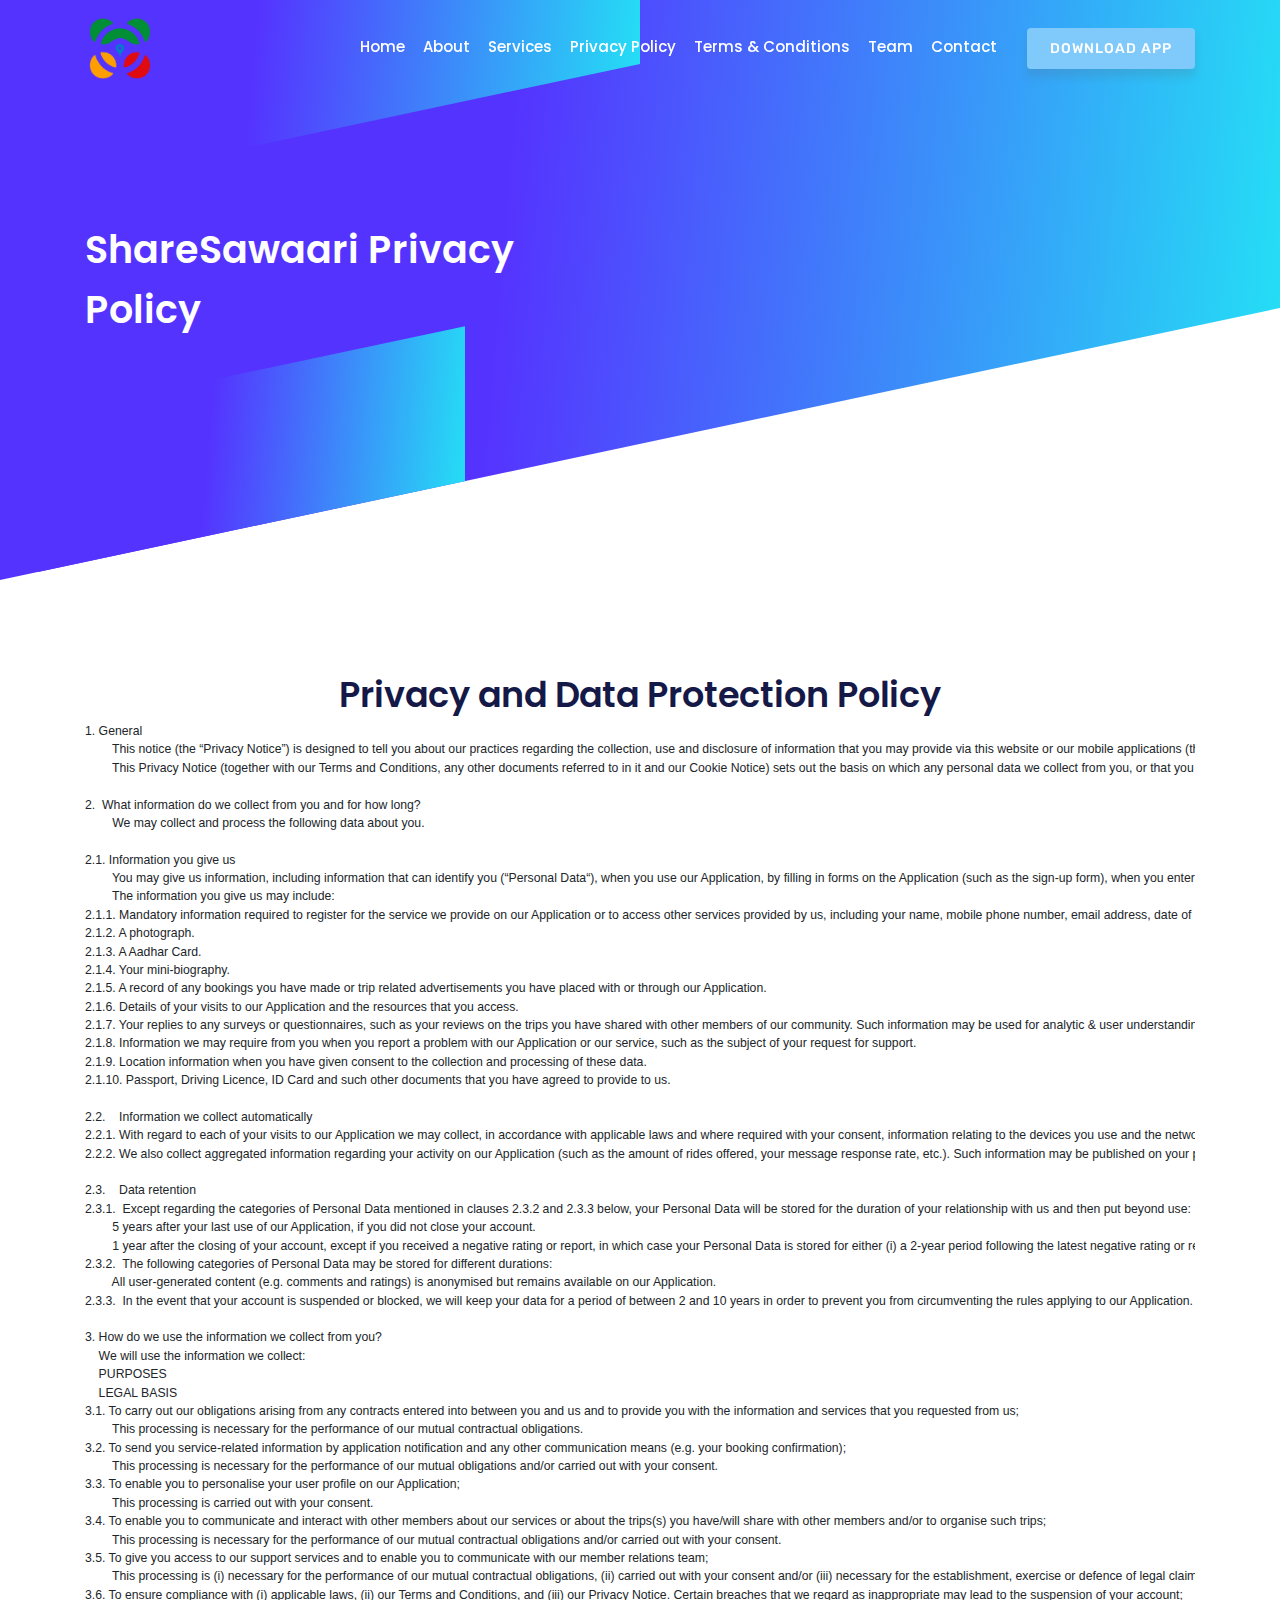
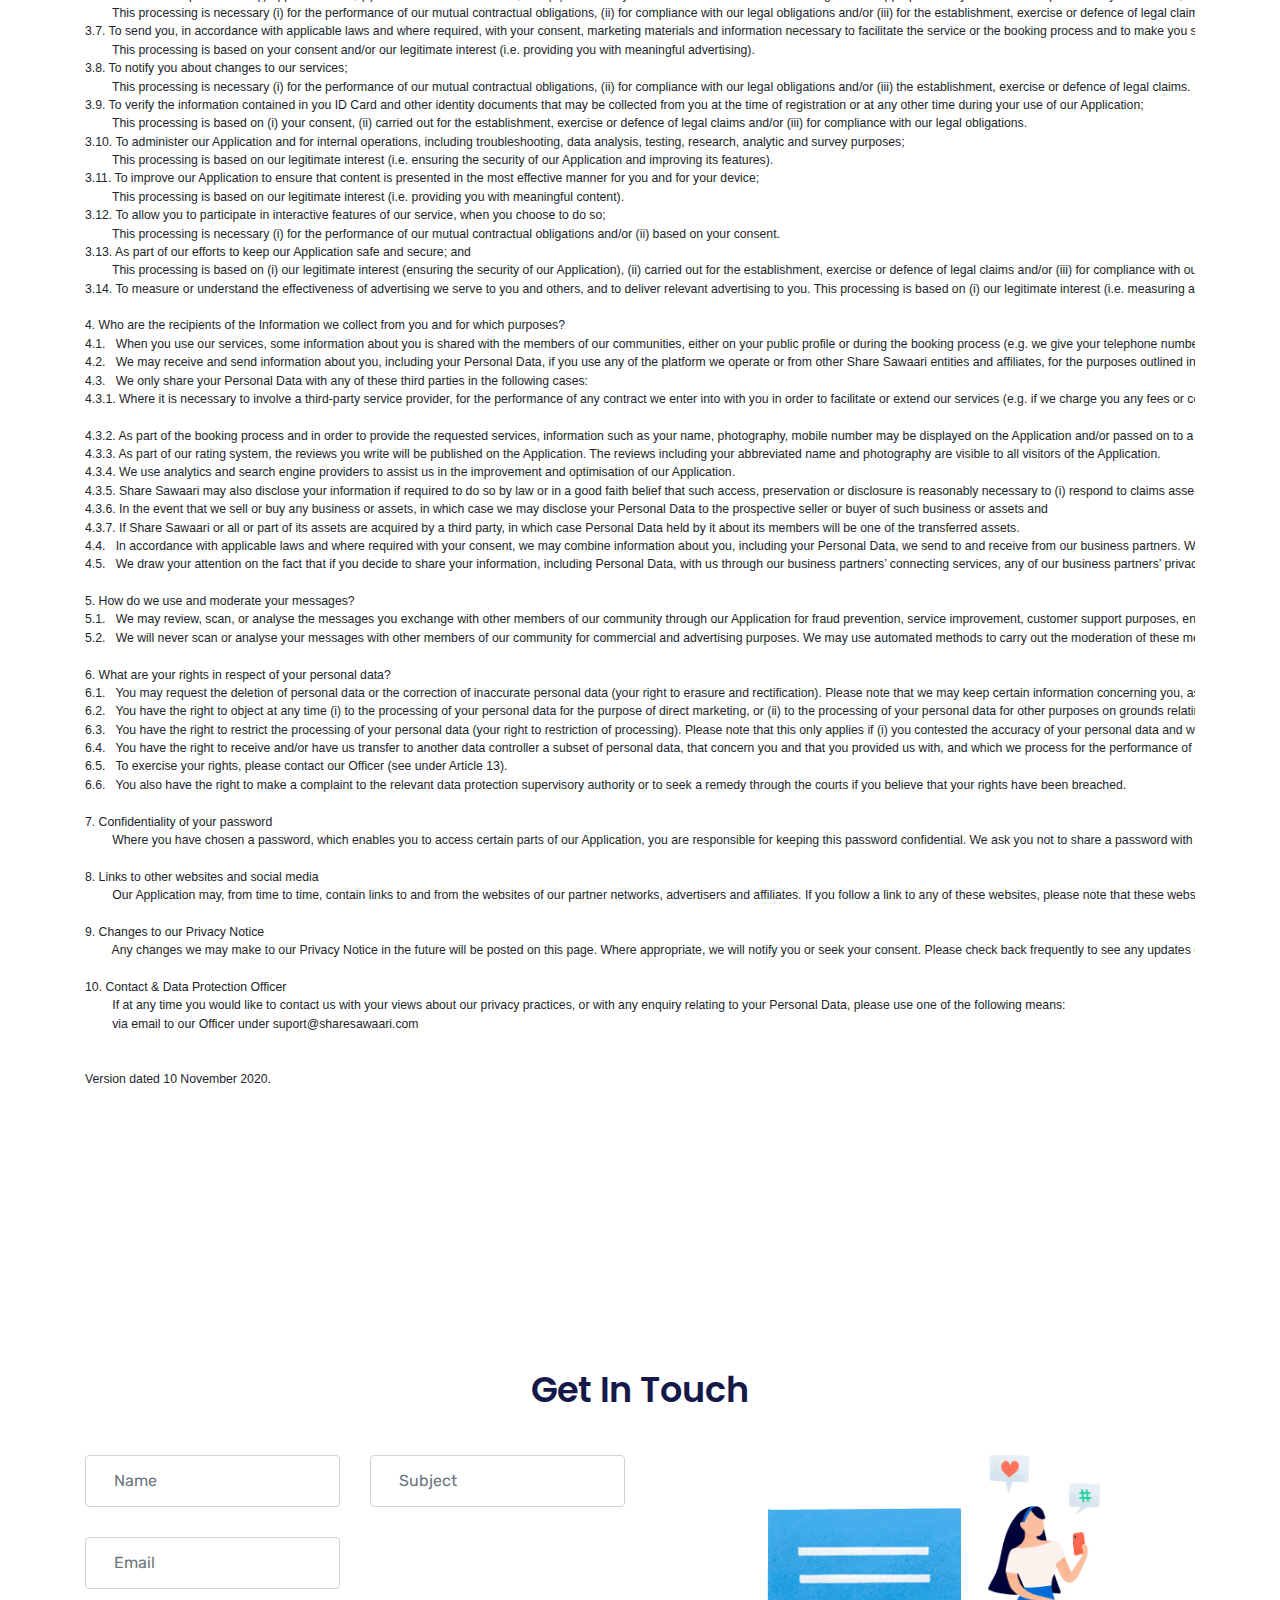
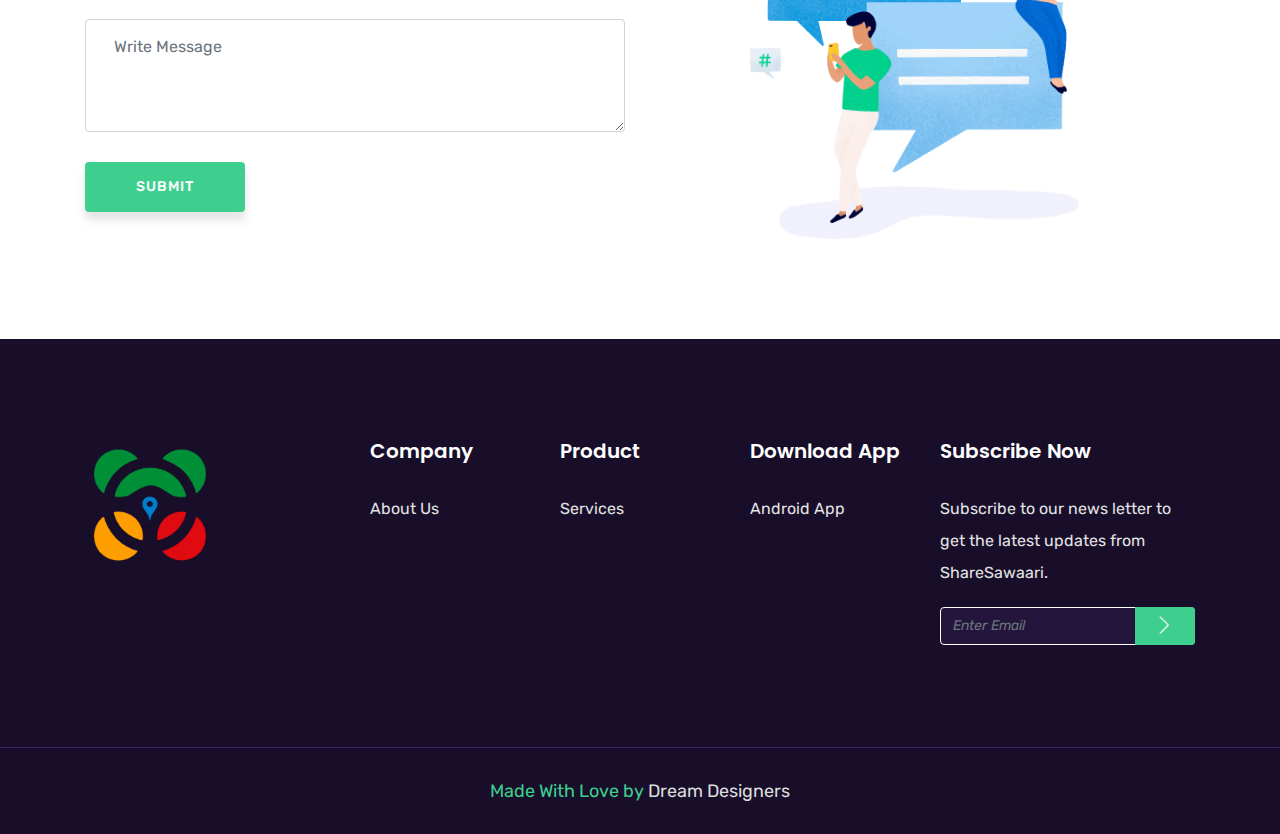
==== commit 5337f102: "Last_Changes" ====
--- a/pp.html
+++ b/pp.html
@@ -9,7 +9,7 @@
     <meta name="author" content="Grayrids">
     <title>ShareSawaari</title>
     <!--====== Favicon Icon ======-->
-    <link rel="shortcut icon" href="img/Logo.jpg" type="image/png">
+    <link rel="shortcut icon" href="img/sharesawaari.png" type="image/png">
     <!-- Bootstrap CSS -->
     <link rel="stylesheet" href="css/bootstrap.min.css">
     <link rel="stylesheet" href="css/animate.css">
@@ -33,7 +33,7 @@
       </div>
       <nav class="navbar navbar-expand-md bg-inverse fixed-top scrolling-navbar">
         <div class="container">
-          <a href="index.html" class="navbar-brand"><img src="img/Logo.jpg" alt="ShareSawaari_Logo" height="70px" width="70px"></a>       
+          <a href="index.html" class="navbar-brand"><img src="img/sharesawaari.png" alt="ShareSawaari_Logo" height="70px" width="70px"></a>       
           <button class="navbar-toggler" type="button" data-toggle="collapse" data-target="#navbarCollapse" aria-controls="navbarCollapse" aria-expanded="false" aria-label="Toggle navigation">
             <i class="lni-menu"></i>
           </button>
@@ -52,7 +52,7 @@
                 <a class="nav-link page-scroll" href="#">Privacy Policy</a>
               </li>       
               <li class="nav-item">
-                <a class="nav-link page-scroll" href="#">Terms & Conditions</a>
+                <a class="nav-link page-scroll" href="tandc.html">Terms & Conditions</a>
               </li>     
               <li class="nav-item">
                 <a class="nav-link page-scroll" href="index.html#team">Team</a>
@@ -420,12 +420,12 @@
                   <div class="help-block with-errors"></div>
                 </div>                                 
               </div>
-              <div class="col-md-6">
+              <!-- <div class="col-md-6">
                 <div class="form-group">
                   <input type="text" placeholder="Budget" id="budget" class="form-control" name="budget" required data-error="Please enter your Budget">
                   <div class="help-block with-errors"></div>
                 </div> 
-              </div>
+              </div> -->
               <div class="col-md-12">
                 <div class="form-group"> 
                   <textarea class="form-control" id="message"  name="message" placeholder="Write Message" rows="4" data-error="Write your message" required></textarea>
@@ -480,7 +480,7 @@
             <div class="col-lg-3 col-md-6 col-sm-6 col-xs-6 col-mb-12">
               
               <div class="">
-               <img src="img/Logo.jpg" alt="ShareSawaari_Logo" height="130px" width="130px">
+               <img src="img/sharesawaari.png" alt="ShareSawaari_Logo" height="130px" width="130px">
               </div>
             </div>
              <!-- End Col -->
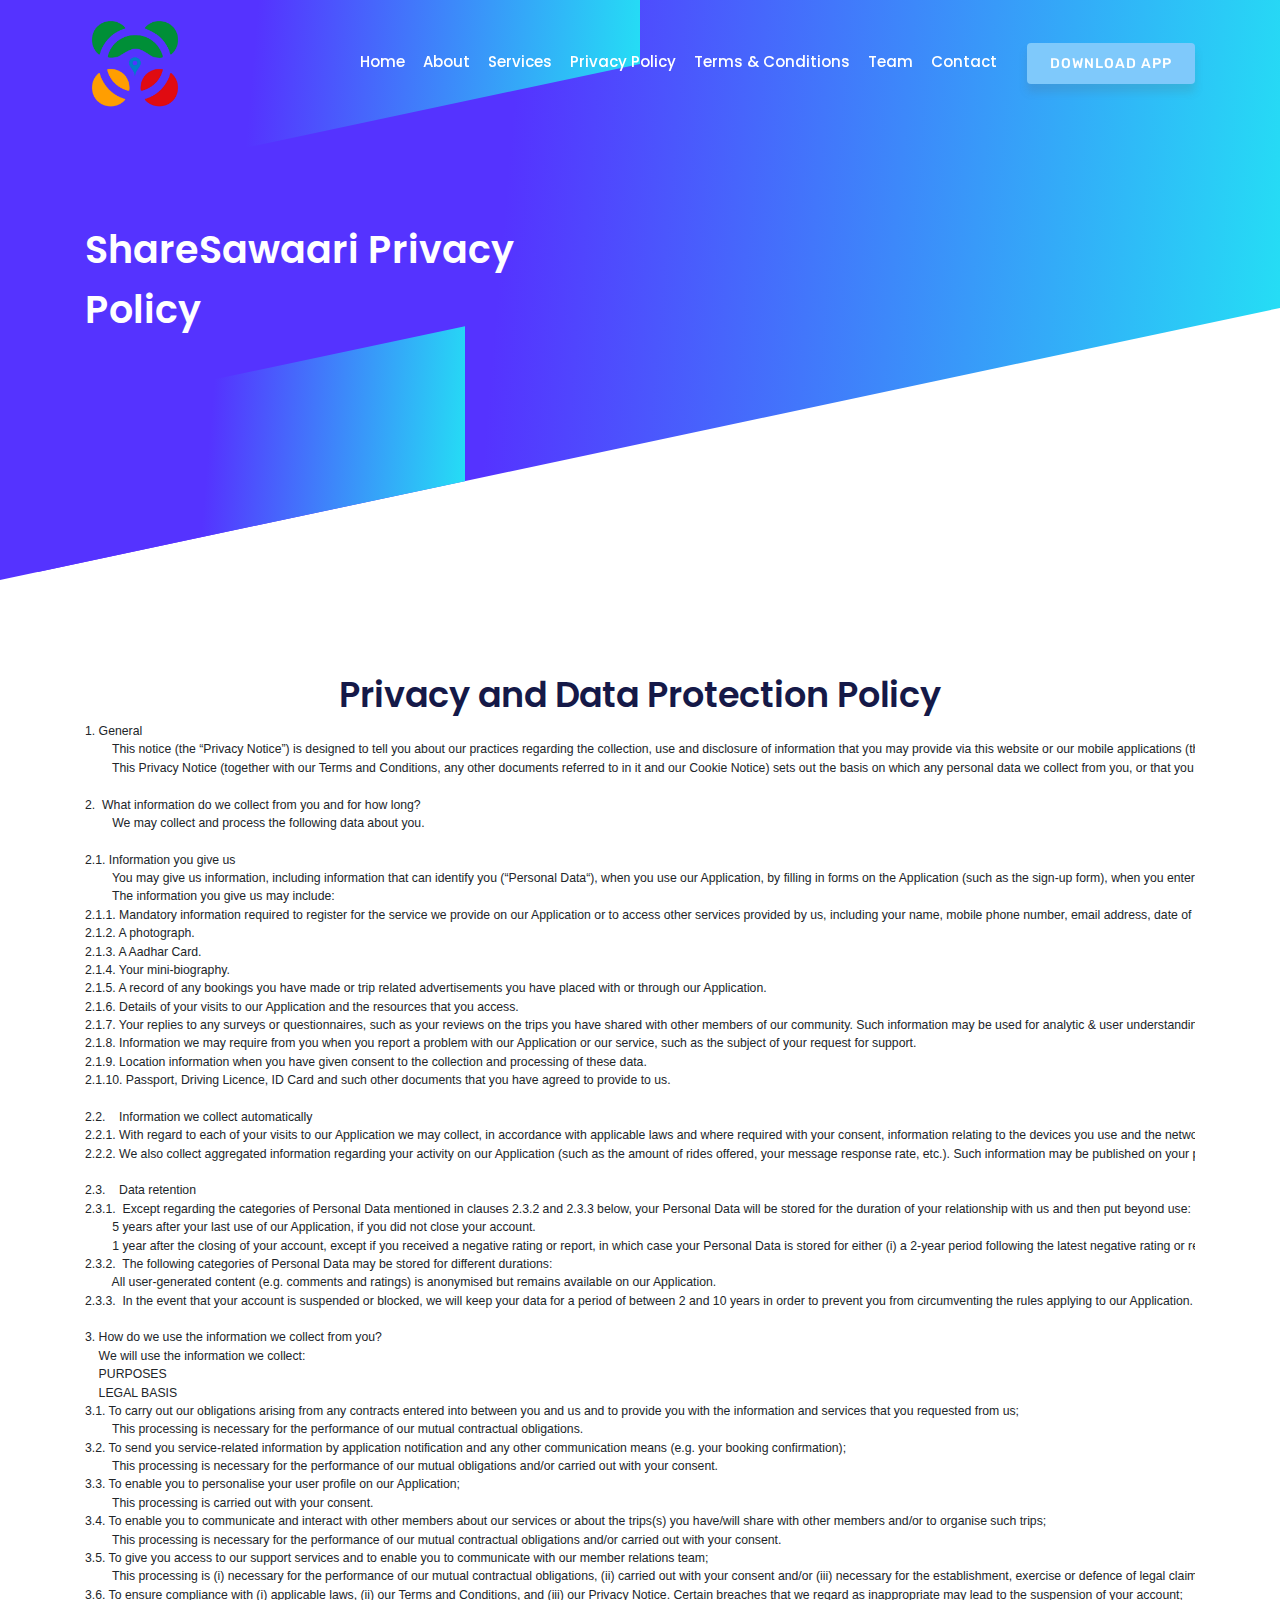
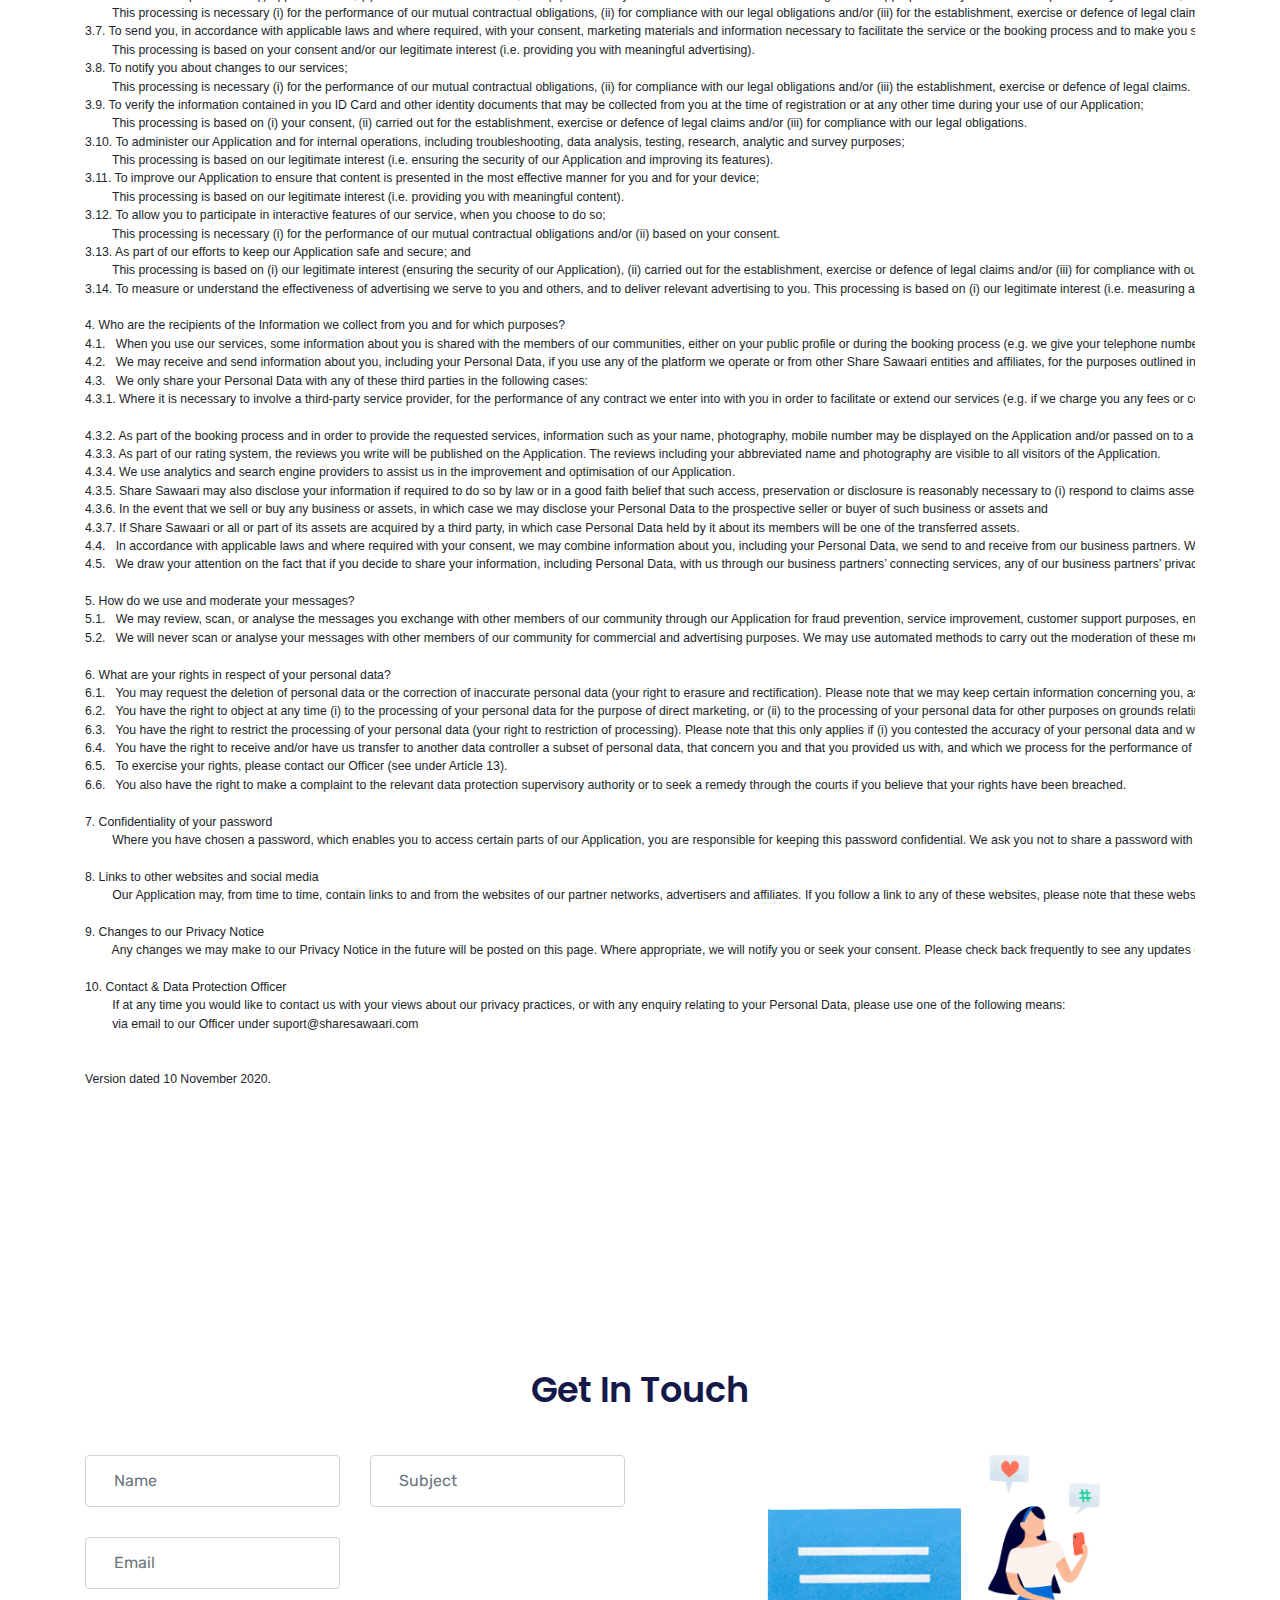
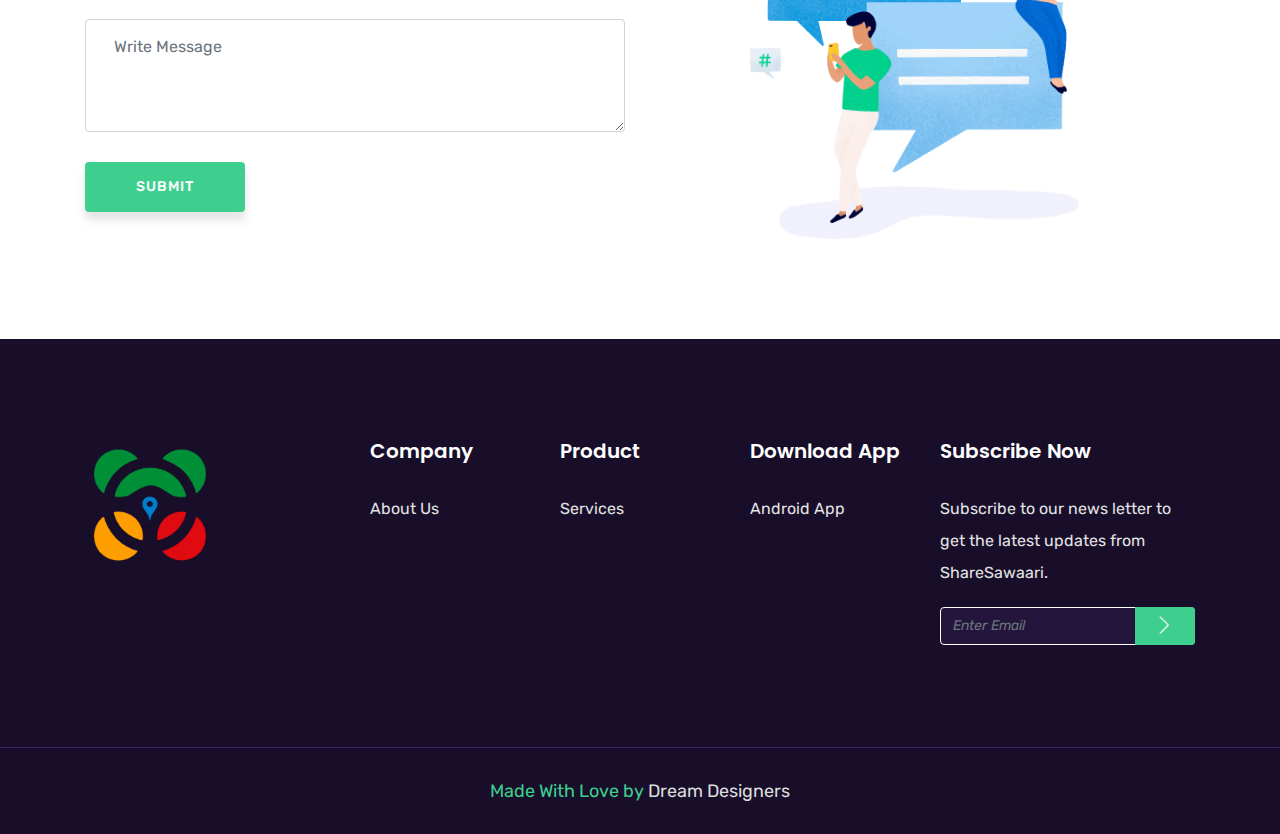
==== commit 72b5aa93: "Final_Changes" ====
--- a/pp.html
+++ b/pp.html
@@ -33,7 +33,7 @@
       </div>
       <nav class="navbar navbar-expand-md bg-inverse fixed-top scrolling-navbar">
         <div class="container">
-          <a href="index.html" class="navbar-brand"><img src="img/sharesawaari.png" alt="ShareSawaari_Logo" height="70px" width="70px"></a>       
+          <a href="index.html" class="navbar-brand"><img src="img/sharesawaari.png" alt="ShareSawaari_Logo" height="100px" width="100px"></a>       
           <button class="navbar-toggler" type="button" data-toggle="collapse" data-target="#navbarCollapse" aria-controls="navbarCollapse" aria-expanded="false" aria-label="Toggle navigation">
             <i class="lni-menu"></i>
           </button>
@@ -43,7 +43,7 @@
                 <a class="nav-link page-scroll" href="index.html">Home</a>
               </li>
               <li class="nav-item">
-                <a class="nav-link page-scroll" href="index.html#services">About</a>
+                <a class="nav-link page-scroll" href="index.html#business-plan">About</a>
               </li>  
               <li class="nav-item">
                 <a class="nav-link page-scroll" href="index.html#features">Services</a>
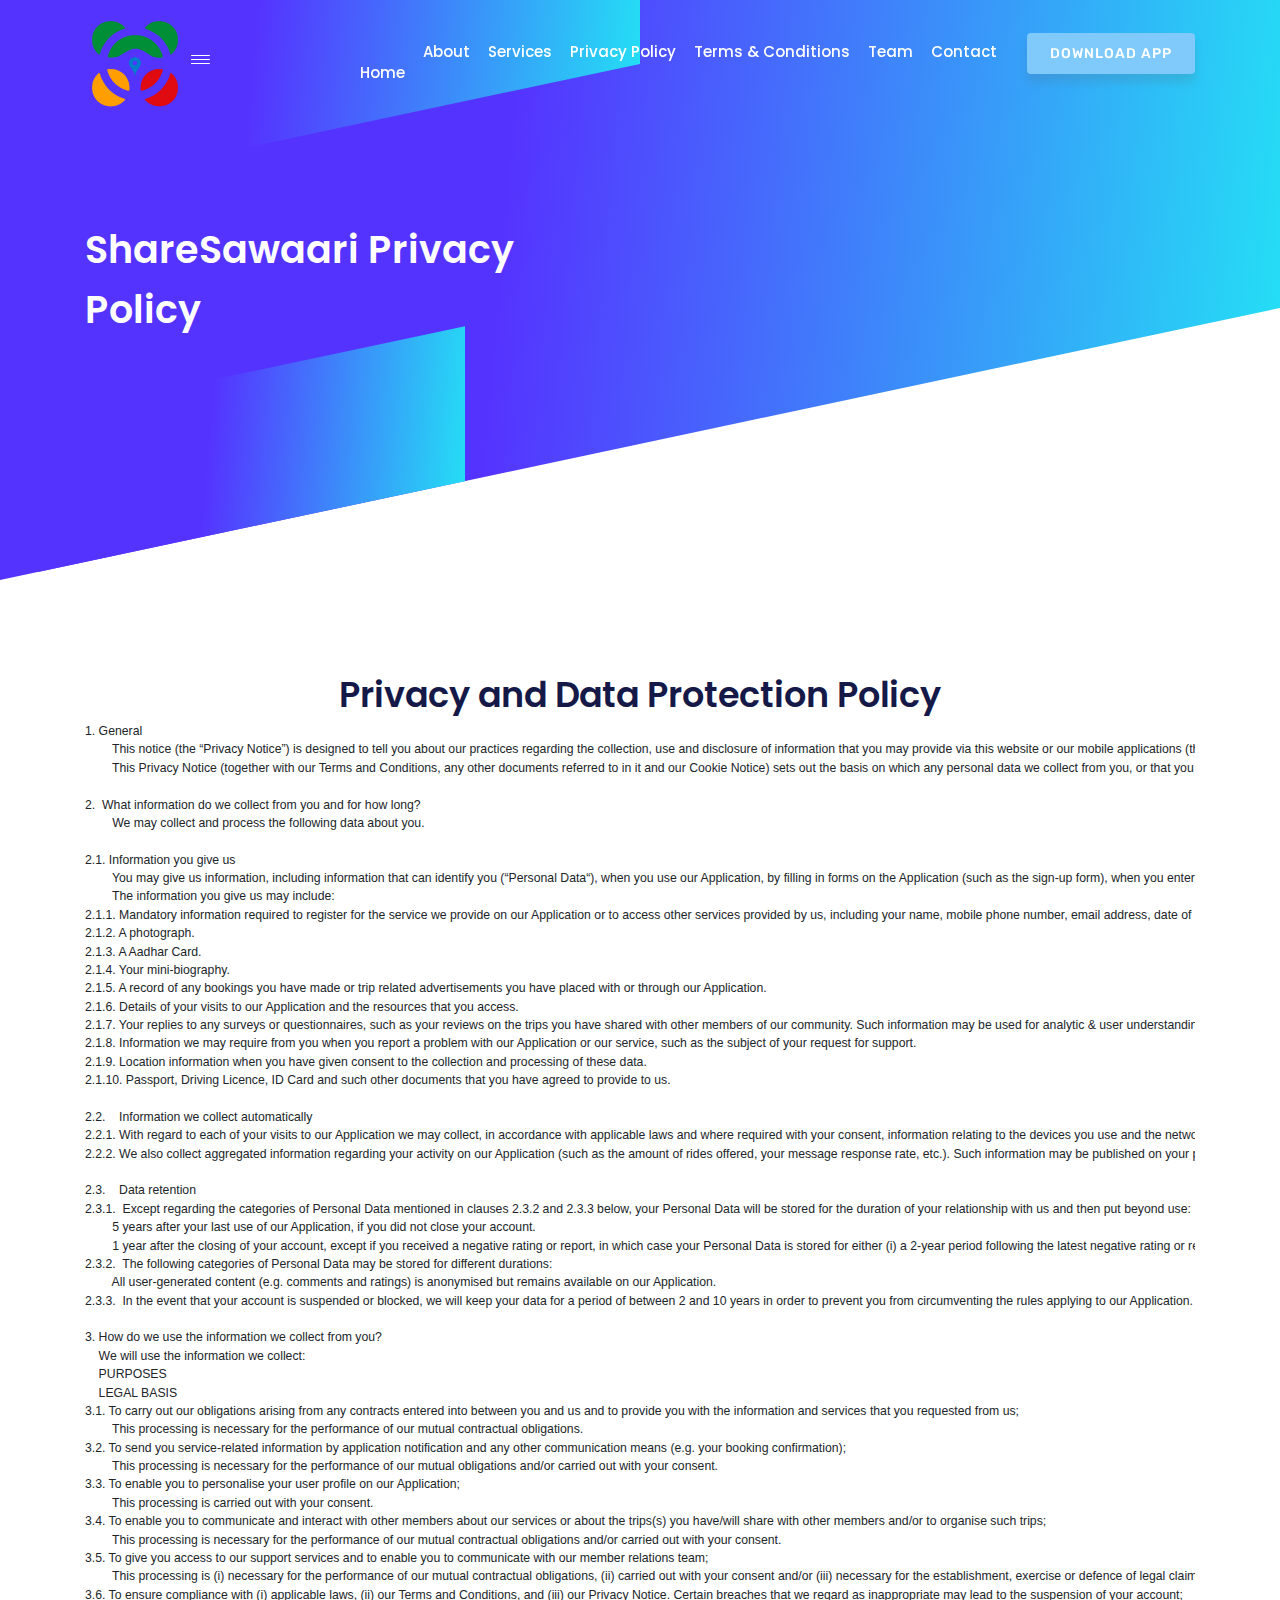
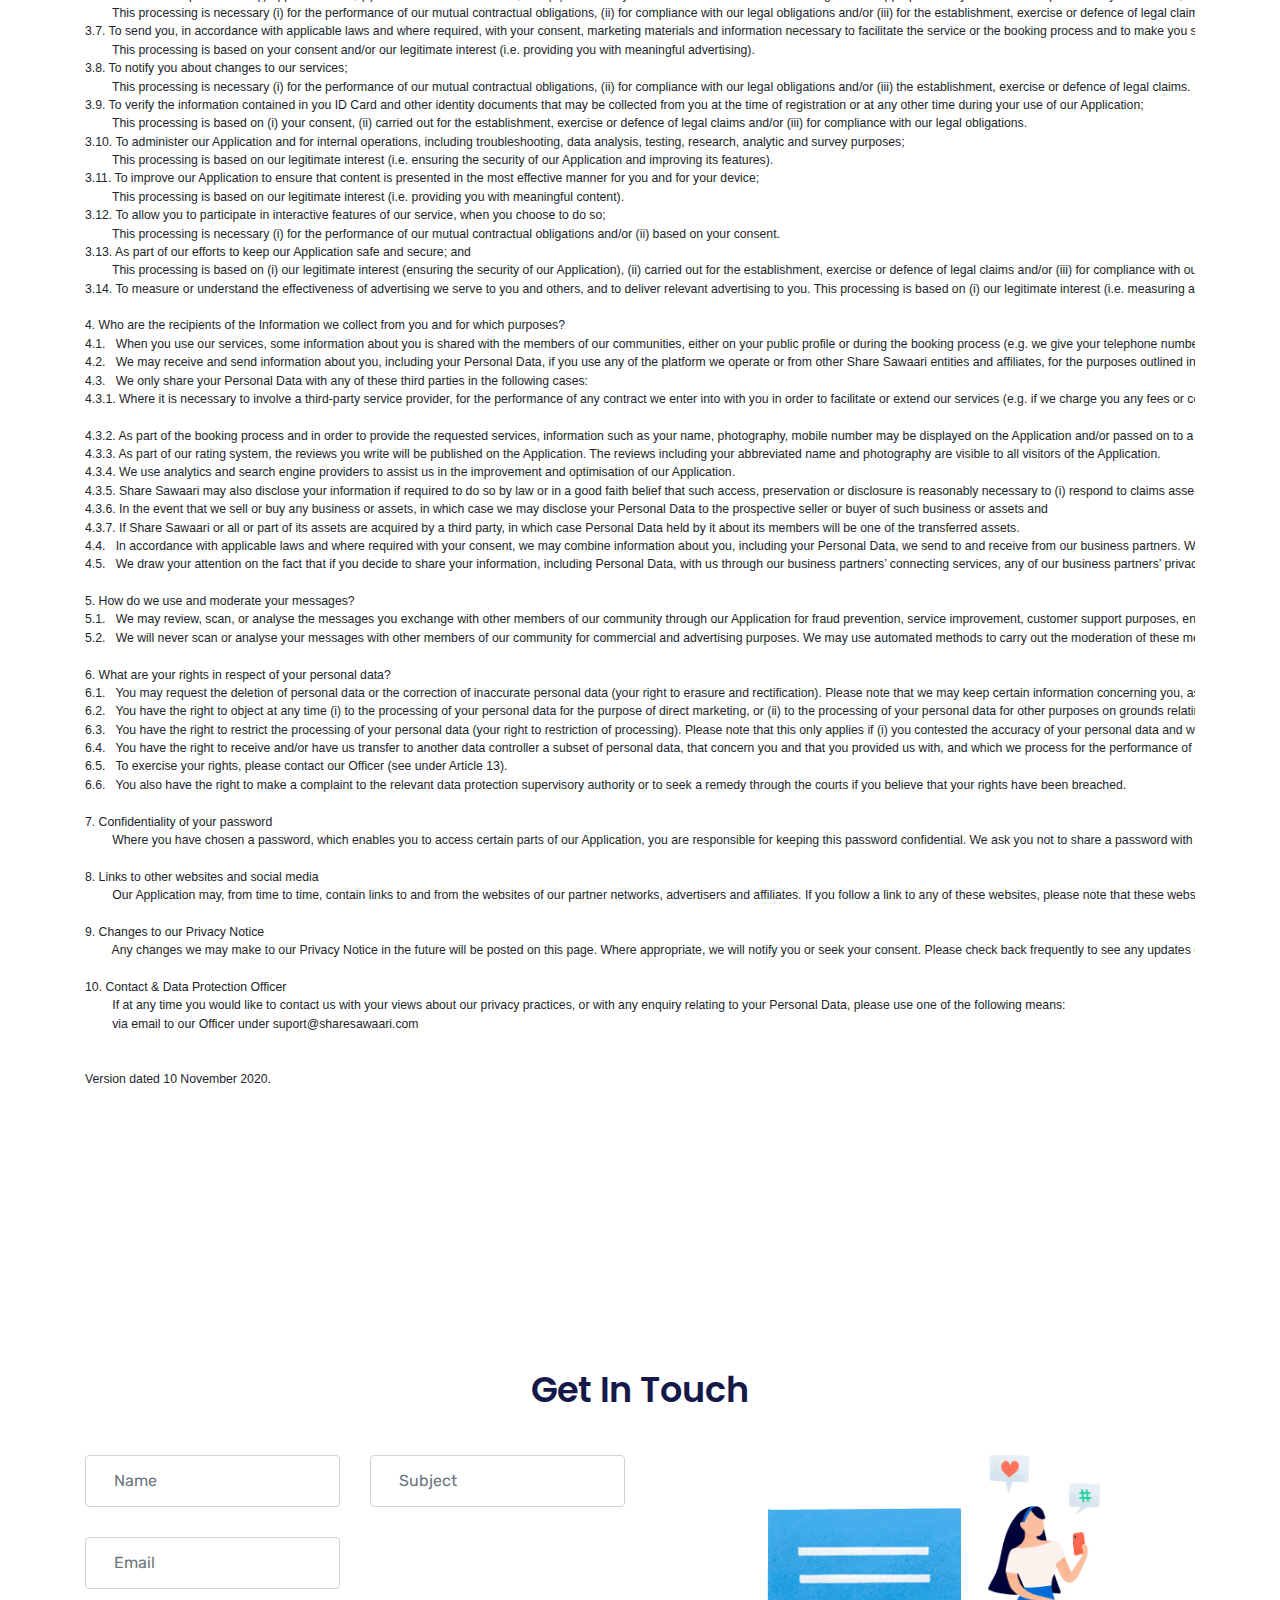
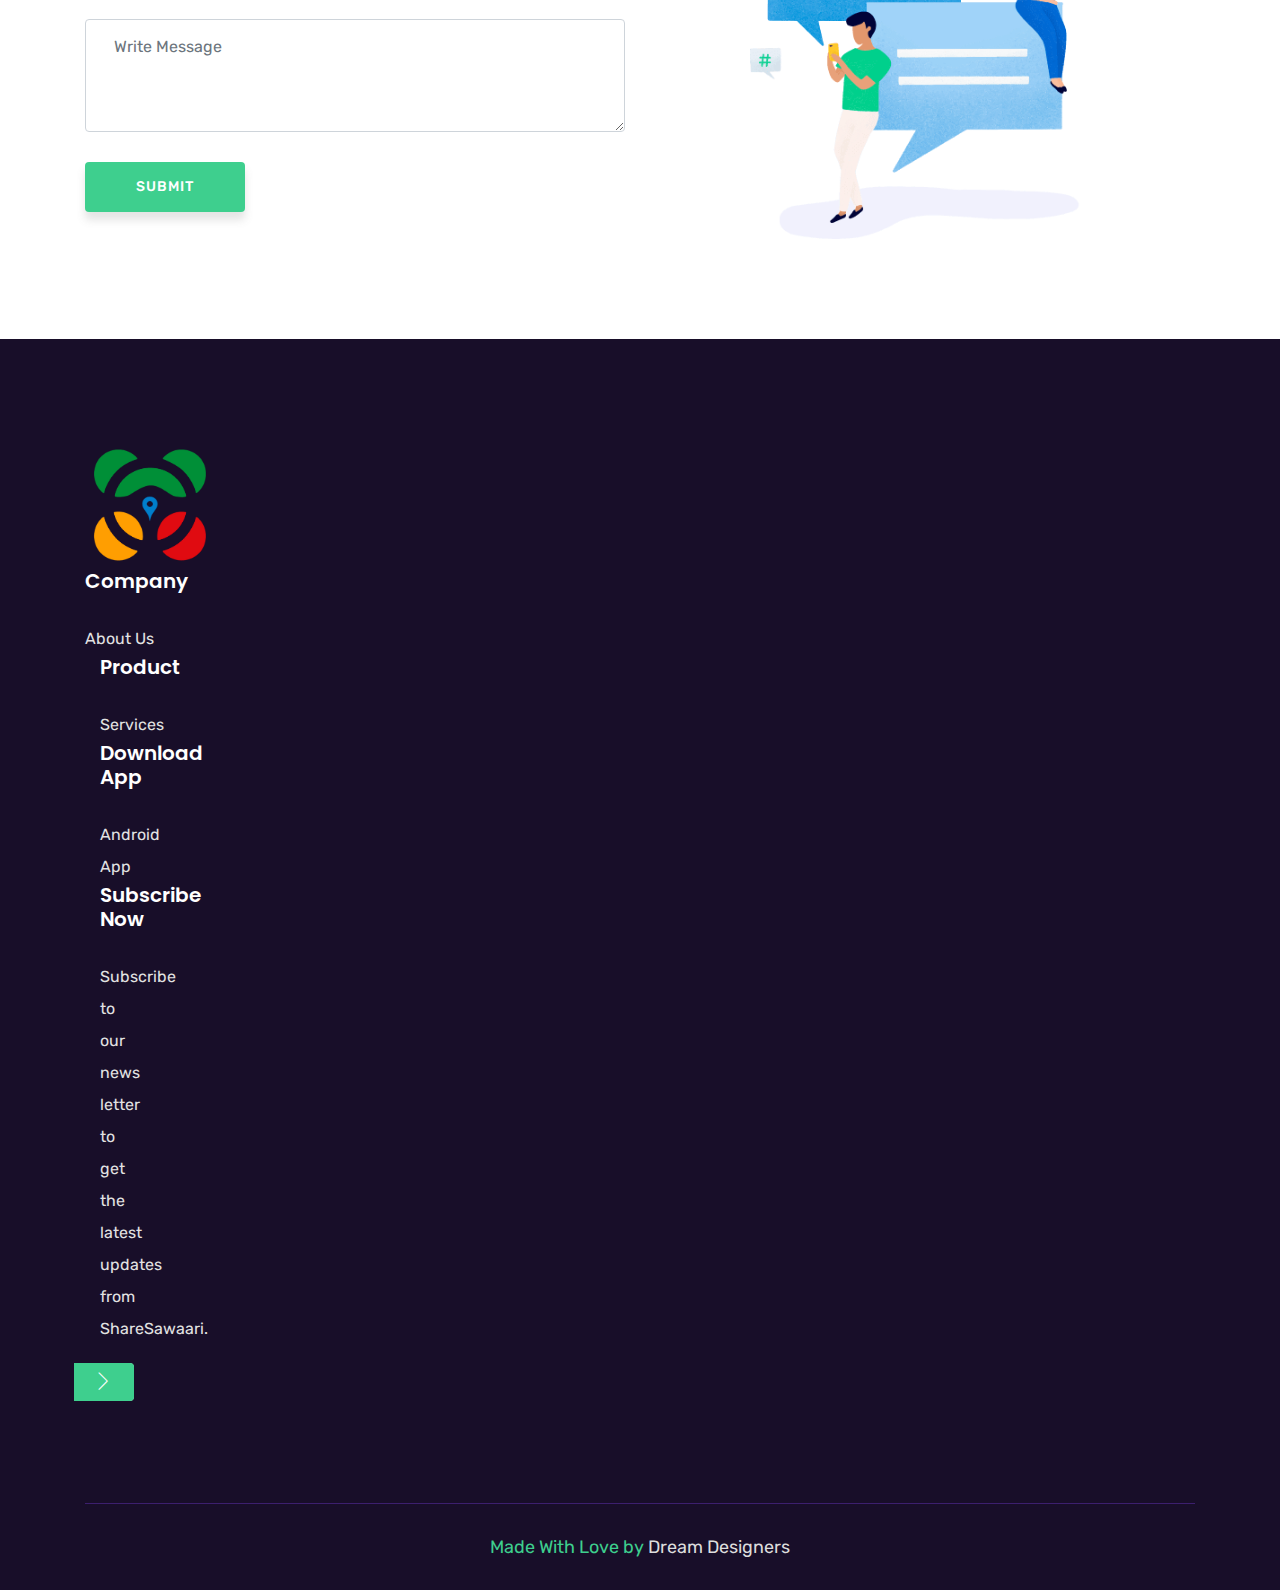
==== commit 831d3266: "Final_logo_Name_change" ====
--- a/pp.html
+++ b/pp.html
@@ -33,7 +33,7 @@
       </div>
       <nav class="navbar navbar-expand-md bg-inverse fixed-top scrolling-navbar">
         <div class="container">
-          <a href="index.html" class="navbar-brand"><img src="img/sharesawaari.png" alt="ShareSawaari_Logo" height="100px" width="100px"></a>       
+          <a href="index.html" class="navbar-brand"><img src="img/sharesawaari.png" alt="ShareSawaari_Logo" height="100px" width="100px" class="circle-icon></a>       
           <button class="navbar-toggler" type="button" data-toggle="collapse" data-target="#navbarCollapse" aria-controls="navbarCollapse" aria-expanded="false" aria-label="Toggle navigation">
             <i class="lni-menu"></i>
           </button>
@@ -480,7 +480,7 @@
             <div class="col-lg-3 col-md-6 col-sm-6 col-xs-6 col-mb-12">
               
               <div class="">
-               <img src="img/sharesawaari.png" alt="ShareSawaari_Logo" height="130px" width="130px">
+               <img src="img/sharesawaari.png" alt="ShareSawaari_Logo" height="130px" width="130px" class="circle-icon>
               </div>
             </div>
              <!-- End Col -->
--- a/css/main.css
+++ b/css/main.css
@@ -67,6 +67,12 @@
 /* ==========================================================================
    Section Title
    ========================================================================== */
+
+   .circle-icon {
+    background: #ffffff;
+    padding:0px;
+    border-radius: 20%;
+}
 .section {
   padding: 130px 0px; }
 
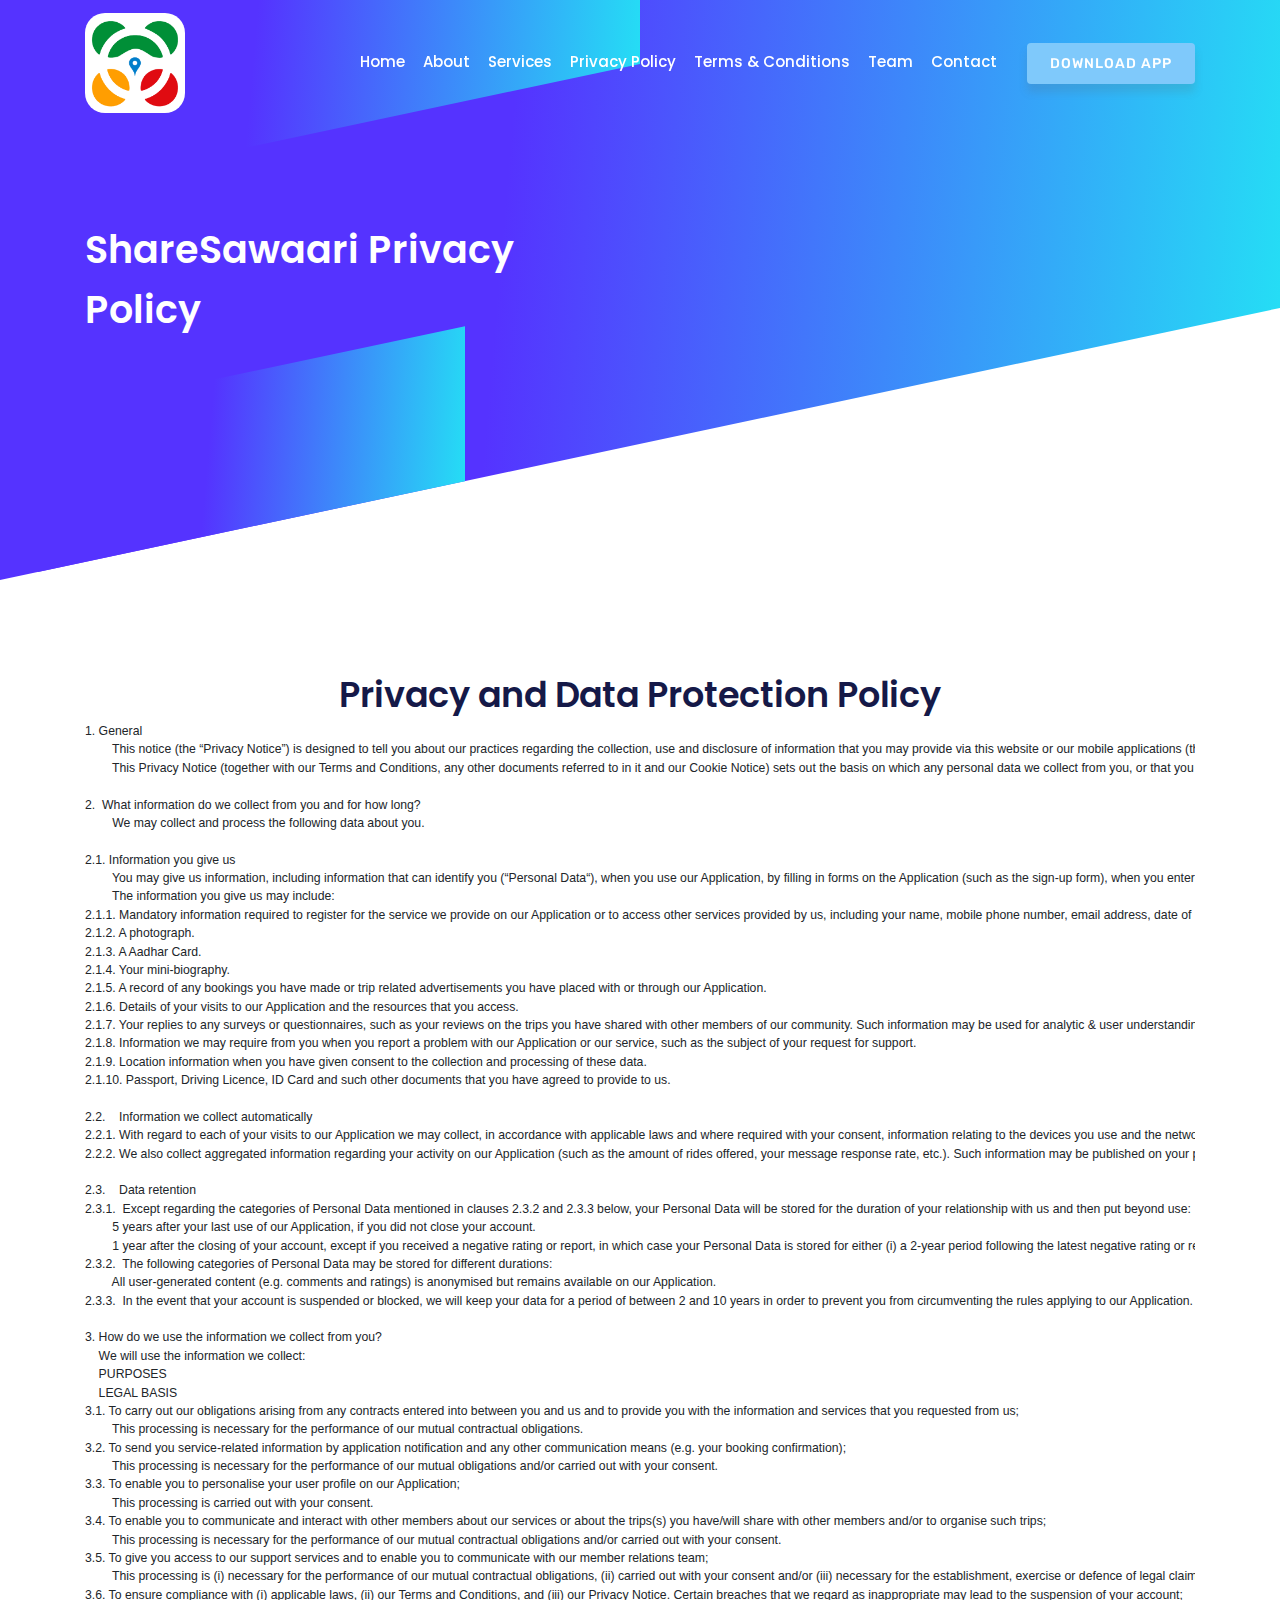
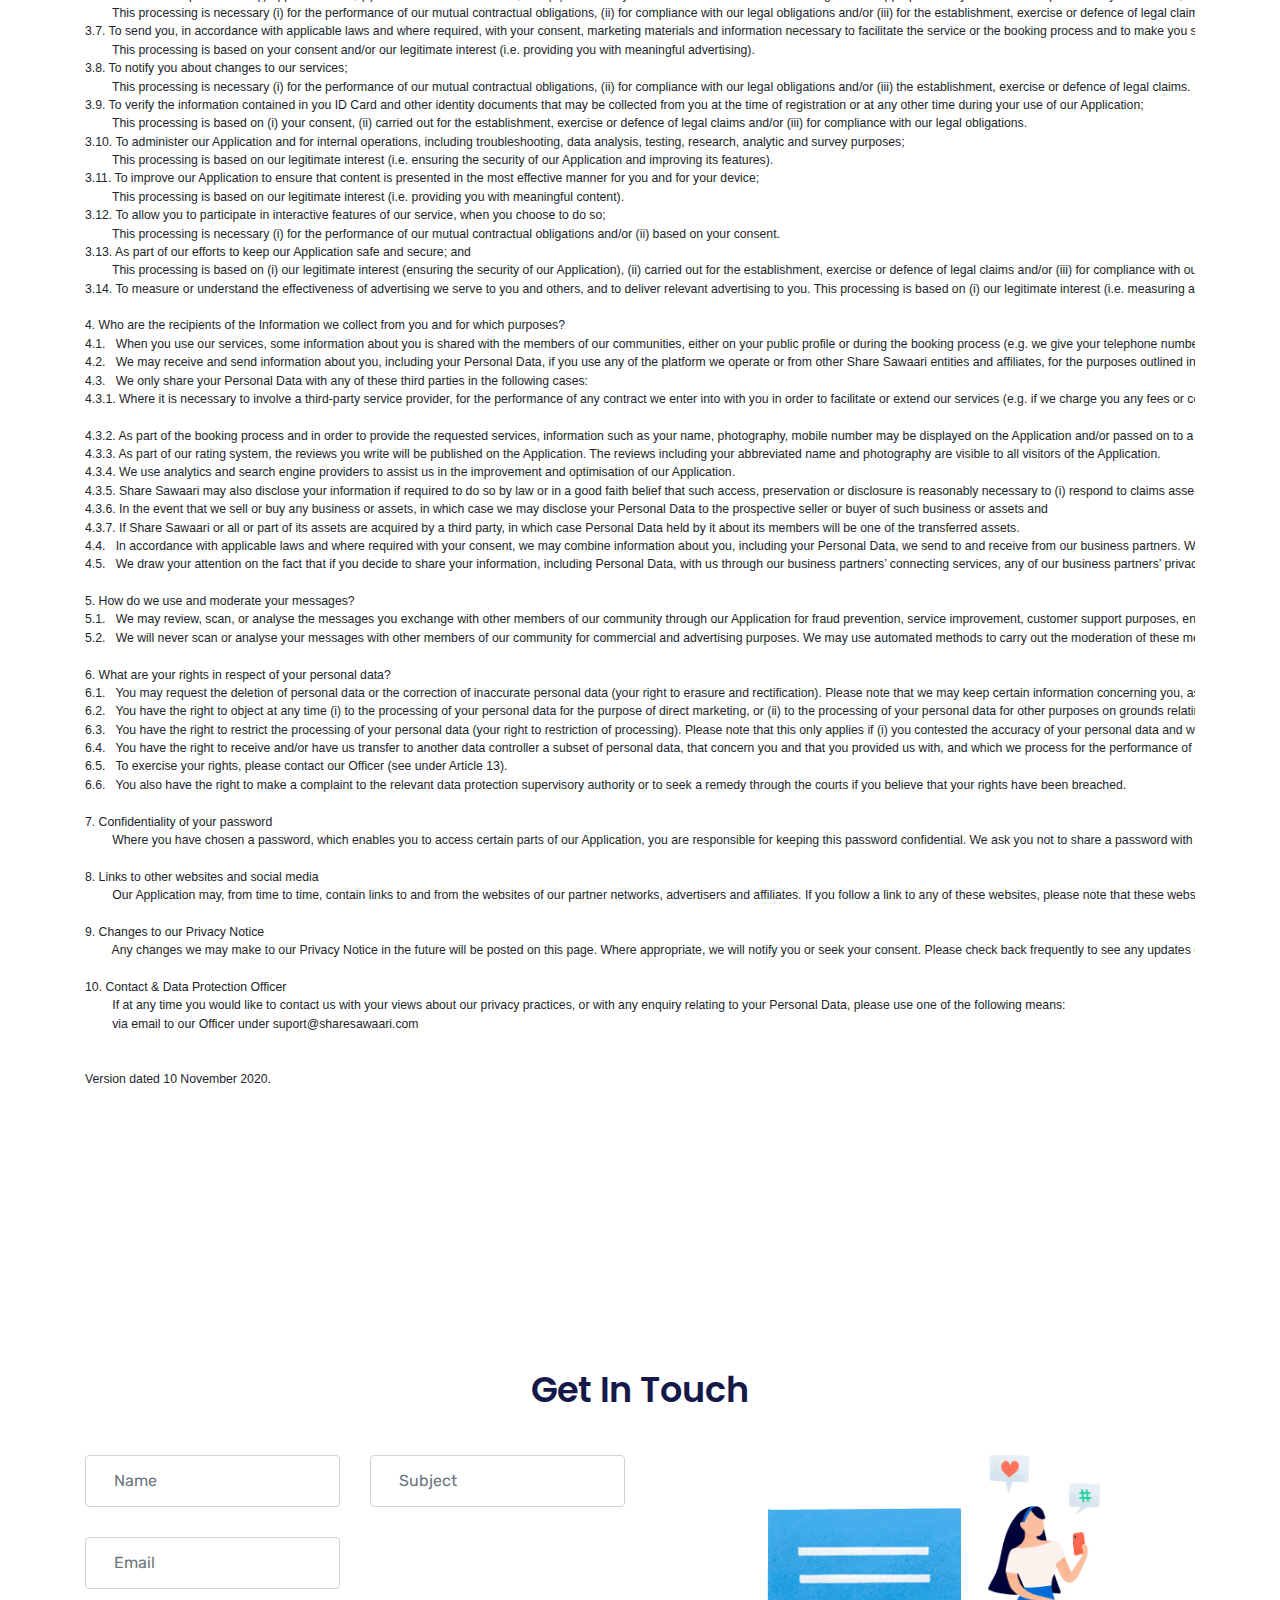
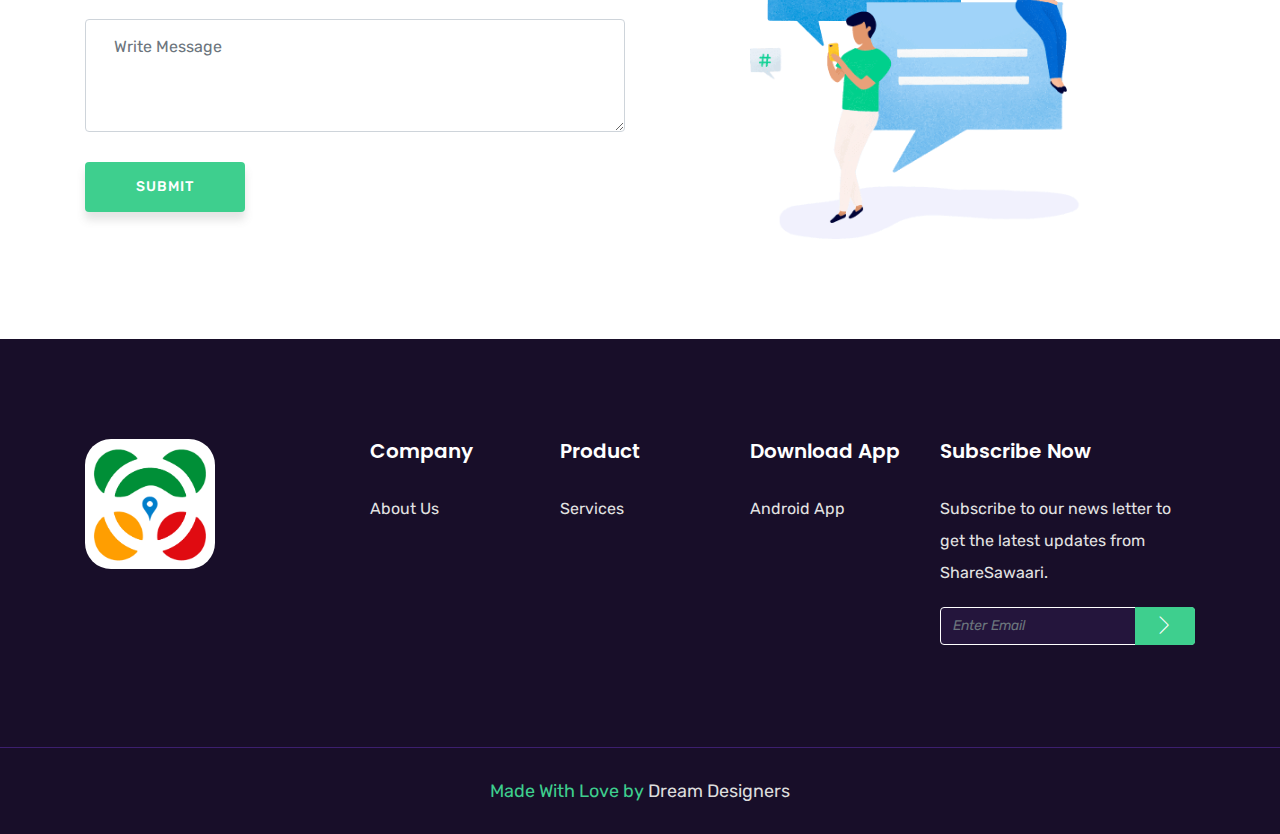
==== commit f162e861: "Final_Changes" ====
--- a/pp.html
+++ b/pp.html
@@ -33,7 +33,7 @@
       </div>
       <nav class="navbar navbar-expand-md bg-inverse fixed-top scrolling-navbar">
         <div class="container">
-          <a href="index.html" class="navbar-brand"><img src="img/sharesawaari.png" alt="ShareSawaari_Logo" height="100px" width="100px" class="circle-icon></a>       
+          <a href="index.html" class="navbar-brand"><img src="img/sharesawaari.png" alt="ShareSawaari_Logo" height="100px" width="100px" class="circle-icon"></a>       
           <button class="navbar-toggler" type="button" data-toggle="collapse" data-target="#navbarCollapse" aria-controls="navbarCollapse" aria-expanded="false" aria-label="Toggle navigation">
             <i class="lni-menu"></i>
           </button>
@@ -480,7 +480,7 @@
             <div class="col-lg-3 col-md-6 col-sm-6 col-xs-6 col-mb-12">
               
               <div class="">
-               <img src="img/sharesawaari.png" alt="ShareSawaari_Logo" height="130px" width="130px" class="circle-icon>
+               <img src="img/sharesawaari.png" alt="ShareSawaari_Logo" height="130px" width="130px" class="circle-icon">
               </div>
             </div>
              <!-- End Col -->
